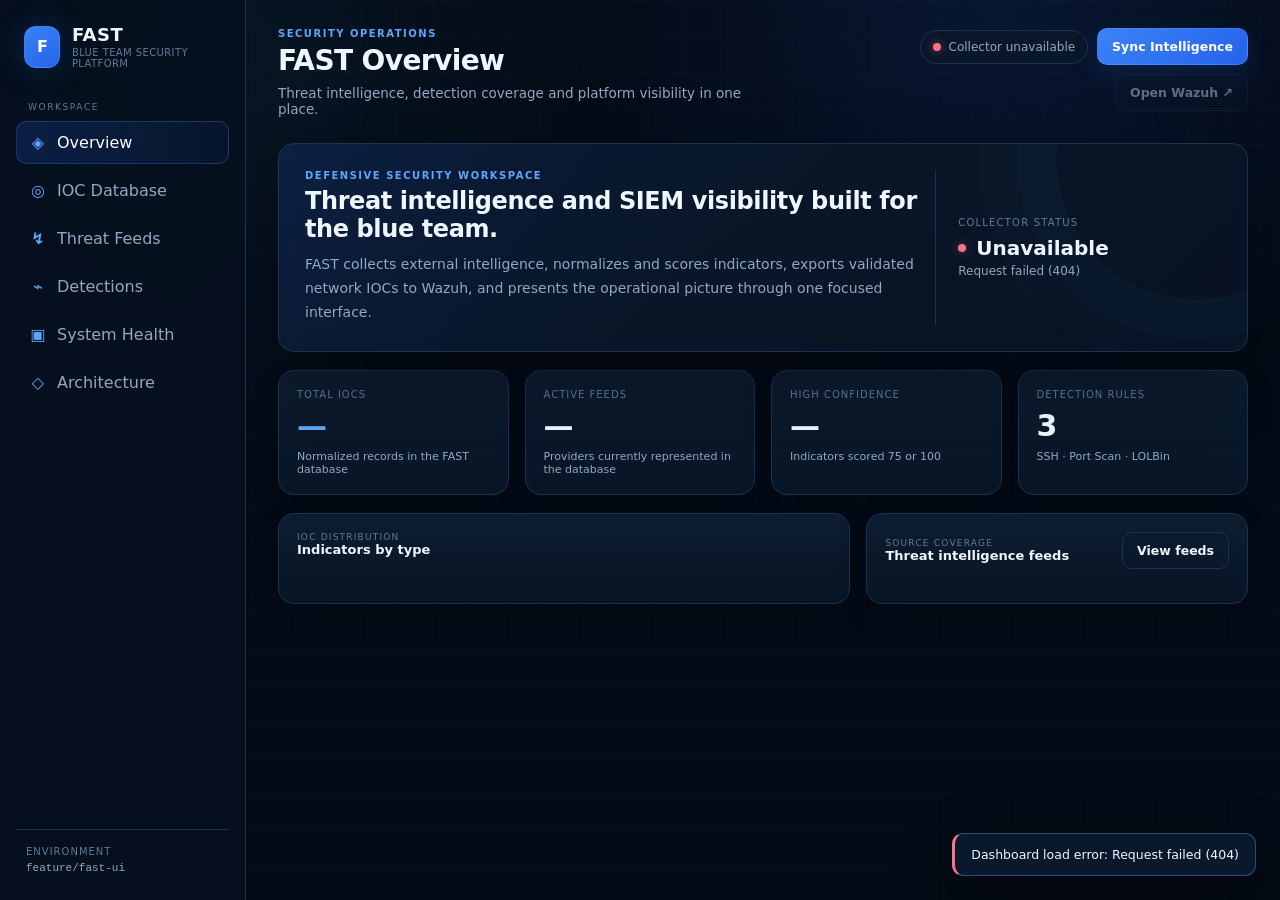
==== templates/index.html @ cae76ae3 "Replace authenticated abuse.ch feeds with public Blocklist.de and OpenPhish" ====
<!DOCTYPE html>
<html lang="en">
<head>
<meta charset="UTF-8">
<meta name="viewport" content="width=device-width, initial-scale=1.0">
<meta name="color-scheme" content="dark">
<title>FAST Security Platform</title>
<style>
  :root{
    --bg:#040b16;
    --bg-2:#071121;
    --sidebar:#06101e;
    --panel:#0a1728;
    --panel-2:#0d1d31;
    --panel-3:#10243b;
    --border:#183452;
    --border-strong:#24517d;
    --text:#eef6ff;
    --muted:#91a8c2;
    --faint:#607b99;
    --blue:#3b82f6;
    --blue-2:#2563eb;
    --blue-3:#60a5fa;
    --cyan:#38bdf8;
    --blue-soft:rgba(59,130,246,.13);
    --cyan-soft:rgba(56,189,248,.09);
    --green:#52d790;
    --amber:#f3bd69;
    --red:#fb7185;
    --shadow:0 24px 70px rgba(0,0,0,.32);
    --radius:16px;
  }
  *{box-sizing:border-box}
  html{scroll-behavior:smooth}
  body{
    margin:0;
    min-height:100vh;
    color:var(--text);
    font-family:Inter,ui-sans-serif,system-ui,-apple-system,BlinkMacSystemFont,"Segoe UI",sans-serif;
    background:
      linear-gradient(rgba(37,99,235,.025) 1px, transparent 1px),
      linear-gradient(90deg, rgba(37,99,235,.025) 1px, transparent 1px),
      radial-gradient(circle at 78% 0%, rgba(37,99,235,.13), transparent 32%),
      radial-gradient(circle at 18% 10%, rgba(56,189,248,.06), transparent 28%),
      var(--bg);
    background-size:36px 36px,36px 36px,auto,auto,auto;
  }
  button,input,select{font:inherit}
  button{color:inherit}
  a{color:inherit;text-decoration:none}
  .mono{font-family:"SFMono-Regular",Consolas,"Liberation Mono",monospace}

  .app{display:grid;grid-template-columns:246px minmax(0,1fr);min-height:100vh}
  .sidebar{
    position:sticky;top:0;height:100vh;padding:22px 16px;border-right:1px solid var(--border);
    background:rgba(6,16,30,.94);backdrop-filter:blur(18px);display:flex;flex-direction:column;z-index:20;
  }
  .brand{display:flex;align-items:center;gap:12px;padding:2px 8px 24px}
  .brand-mark{
    width:42px;height:42px;border-radius:12px;display:grid;place-items:center;
    background:linear-gradient(145deg,var(--blue),var(--blue-2));color:white;font-weight:900;letter-spacing:-1px;
    border:1px solid rgba(96,165,250,.35);box-shadow:0 0 30px rgba(37,99,235,.26);
  }
  .brand-title{font-size:18px;font-weight:850;letter-spacing:.5px}
  .brand-sub{font-size:10px;color:var(--faint);margin-top:2px;letter-spacing:.4px;text-transform:uppercase}
  .nav-label{font-size:9px;text-transform:uppercase;letter-spacing:1.6px;color:var(--faint);padding:9px 12px}
  .nav{display:flex;flex-direction:column;gap:5px}
  .nav-btn{
    width:100%;border:1px solid transparent;background:transparent;border-radius:10px;padding:11px 12px;
    text-align:left;display:flex;align-items:center;gap:10px;color:var(--muted);cursor:pointer;transition:.16s ease;
  }
  .nav-btn:hover{color:var(--text);background:rgba(59,130,246,.06);border-color:rgba(36,81,125,.6)}
  .nav-btn.active{color:white;background:linear-gradient(90deg,rgba(37,99,235,.2),rgba(37,99,235,.07));border-color:rgba(59,130,246,.3)}
  .nav-icon{width:18px;text-align:center;color:var(--blue-3);font-weight:800}
  .sidebar-footer{margin-top:auto;padding:16px 10px 4px;border-top:1px solid var(--border)}
  .build-label{font-size:10px;color:var(--faint);text-transform:uppercase;letter-spacing:1px}
  .build-value{font-size:11px;color:var(--muted);margin-top:5px}

  .main{min-width:0;padding:28px 32px 64px}
  .topbar{display:flex;align-items:flex-start;justify-content:space-between;gap:20px;margin-bottom:26px}
  .eyebrow{font-size:10px;text-transform:uppercase;letter-spacing:1.5px;color:var(--blue-3);font-weight:800;margin-bottom:6px}
  h1{font-size:28px;line-height:1.15;margin:0;font-weight:850;letter-spacing:-.6px}
  .subtitle{margin:8px 0 0;color:var(--muted);font-size:13.5px}
  .top-actions{display:flex;align-items:center;gap:9px;flex-wrap:wrap;justify-content:flex-end}
  .health-pill{display:flex;align-items:center;gap:8px;padding:9px 12px;border:1px solid var(--border);border-radius:999px;background:var(--panel);font-size:12px;color:var(--muted)}
  .status-dot{width:8px;height:8px;border-radius:50%;background:var(--faint)}
  .status-dot.good{background:var(--green);box-shadow:0 0 10px rgba(82,215,144,.55)}
  .status-dot.bad{background:var(--red);box-shadow:0 0 10px rgba(251,113,133,.45)}

  .btn{
    border:1px solid var(--border);background:var(--panel);border-radius:10px;padding:10px 14px;
    cursor:pointer;font-size:12.5px;font-weight:750;transition:.16s ease;display:inline-flex;align-items:center;justify-content:center;gap:8px;
  }
  .btn:hover:not(:disabled){border-color:var(--border-strong);background:var(--panel-2);transform:translateY(-1px)}
  .btn:disabled{opacity:.4;cursor:not-allowed}
  .btn-primary{background:linear-gradient(135deg,var(--blue),var(--blue-2));border-color:rgba(96,165,250,.35);color:white;box-shadow:0 8px 24px rgba(37,99,235,.18)}
  .btn-primary:hover:not(:disabled){background:linear-gradient(135deg,#4f8ff7,#2f6ef0)}
  .btn-ghost{background:transparent}
  .spinner{width:13px;height:13px;border:2px solid rgba(255,255,255,.28);border-top-color:white;border-radius:50%;animation:spin .65s linear infinite;display:none}
  .loading .spinner{display:inline-block}
  @keyframes spin{to{transform:rotate(360deg)}}

  .view{display:none}
  .view.active{display:block;animation:fade .18s ease}
  @keyframes fade{from{opacity:.68;transform:translateY(3px)}to{opacity:1;transform:none}}

  .hero{
    display:grid;grid-template-columns:minmax(0,1.5fr) minmax(260px,.7fr);gap:18px;padding:26px;
    border:1px solid var(--border);border-radius:var(--radius);
    background:linear-gradient(135deg,rgba(37,99,235,.17),rgba(10,23,40,.96) 48%,rgba(7,17,33,.96));
    box-shadow:var(--shadow);margin-bottom:18px;position:relative;overflow:hidden;
  }
  .hero:after{content:"";position:absolute;width:280px;height:280px;border:1px solid rgba(96,165,250,.08);border-radius:50%;right:-90px;top:-125px;box-shadow:0 0 0 38px rgba(59,130,246,.025),0 0 0 76px rgba(59,130,246,.018)}
  .hero h2{font-size:24px;margin:0 0 10px;letter-spacing:-.4px;position:relative;z-index:1}
  .hero p{margin:0;color:var(--muted);font-size:14px;line-height:1.7;max-width:720px;position:relative;z-index:1}
  .hero-side{border-left:1px solid var(--border);padding-left:22px;display:flex;flex-direction:column;justify-content:center;position:relative;z-index:1}
  .hero-side-label{font-size:10px;text-transform:uppercase;color:var(--faint);letter-spacing:1.2px}
  .hero-state{display:flex;align-items:center;gap:10px;font-size:20px;font-weight:850;margin:8px 0 4px}
  .hero-note{font-size:12px;color:var(--muted)}

  .grid{display:grid;gap:16px}
  .metrics{grid-template-columns:repeat(4,minmax(0,1fr));margin-bottom:18px}
  .two-col{grid-template-columns:minmax(0,1.2fr) minmax(300px,.8fr)}
  .card{background:linear-gradient(180deg,rgba(13,29,49,.96),rgba(8,21,37,.96));border:1px solid var(--border);border-radius:var(--radius);padding:18px;box-shadow:0 10px 30px rgba(0,0,0,.14)}
  .card-head{display:flex;align-items:center;justify-content:space-between;gap:10px;margin-bottom:16px}
  .card-title{font-size:13px;font-weight:800}
  .card-kicker{font-size:9px;text-transform:uppercase;letter-spacing:1.2px;color:var(--faint)}
  .metric-label{font-size:10px;text-transform:uppercase;letter-spacing:1px;color:var(--faint);margin-bottom:8px}
  .metric-value{font-size:30px;font-weight:850;letter-spacing:-.7px}
  .metric-foot{font-size:11px;color:var(--muted);margin-top:7px}
  .metric-accent{color:var(--blue-3)}

  .bars{display:flex;flex-direction:column;gap:12px}
  .bar-row{display:grid;grid-template-columns:72px minmax(0,1fr) 64px;align-items:center;gap:10px;font-size:12px}
  .bar-label{color:var(--muted);text-transform:uppercase;font-size:10px;font-weight:700;letter-spacing:.6px}
  .bar-track{height:7px;border-radius:999px;background:#06101d;border:1px solid var(--border);overflow:hidden}
  .bar-fill{height:100%;border-radius:999px;background:linear-gradient(90deg,var(--blue-2),var(--cyan))}
  .bar-count{text-align:right;color:var(--muted)}
  .feed-summary{display:flex;flex-direction:column;gap:10px}
  .feed-row{display:flex;align-items:center;justify-content:space-between;padding:10px 0;border-bottom:1px solid rgba(24,52,82,.7)}
  .feed-row:last-child{border-bottom:0}
  .feed-name{display:flex;align-items:center;gap:9px;font-size:13px;font-weight:700}
  .feed-count{font-size:12px;color:var(--muted)}

  .section-head{display:flex;align-items:flex-end;justify-content:space-between;gap:16px;margin-bottom:18px}
  .section-head h2{font-size:22px;margin:0;letter-spacing:-.4px}
  .section-head p{font-size:13px;color:var(--muted);margin:6px 0 0;max-width:760px}
  .section-actions{display:flex;gap:9px;flex-wrap:wrap}

  .filters{display:grid;grid-template-columns:minmax(220px,1.4fr) 150px 180px 170px auto;gap:10px;margin-bottom:14px;align-items:center}
  .control{width:100%;background:var(--panel);border:1px solid var(--border);border-radius:10px;padding:10px 12px;color:var(--text);outline:none}
  .control:focus{border-color:rgba(59,130,246,.6);box-shadow:0 0 0 3px rgba(59,130,246,.08)}
  .result-count{font-size:12px;color:var(--faint);text-align:right;white-space:nowrap}

  .table-card{padding:0;overflow:hidden}
  .table-scroll{overflow:auto}
  table{width:100%;border-collapse:collapse;min-width:860px}
  th{font-size:9.5px;text-transform:uppercase;letter-spacing:.95px;text-align:left;color:var(--faint);padding:13px 16px;background:#0b1b2d;border-bottom:1px solid var(--border)}
  td{font-size:12.5px;padding:12px 16px;border-bottom:1px solid rgba(24,52,82,.62);vertical-align:middle}
  tbody tr:hover{background:rgba(59,130,246,.035)}
  tbody tr:last-child td{border-bottom:0}
  .ioc-value{display:block;max-width:390px;overflow:hidden;text-overflow:ellipsis;white-space:nowrap}
  .tag{display:inline-flex;align-items:center;border-radius:999px;padding:4px 8px;font-size:10px;font-weight:800;text-transform:uppercase;letter-spacing:.45px;border:1px solid var(--border)}
  .tag.ip{color:#93c5fd;background:rgba(59,130,246,.09);border-color:rgba(59,130,246,.22)}
  .tag.url{color:#7dd3fc;background:rgba(56,189,248,.08);border-color:rgba(56,189,248,.2)}
  .tag.hash{color:#c4b5fd;background:rgba(139,92,246,.08);border-color:rgba(139,92,246,.2)}
  .tag.domain{color:#b6c6d8;background:rgba(145,168,194,.07)}
  .confidence{display:flex;align-items:center;gap:8px}
  .conf-segs{display:flex;gap:3px}
  .seg{width:9px;height:10px;background:#06101d;border:1px solid var(--border);border-radius:2px}
  .seg.on{background:var(--blue);border-color:var(--blue)}
  .empty{padding:52px 20px;text-align:center;color:var(--muted);display:none}
  .pagination{display:flex;align-items:center;justify-content:center;gap:9px;padding:15px;border-top:1px solid var(--border)}
  .page-btn{border:1px solid var(--border);background:var(--panel-2);border-radius:8px;padding:7px 11px;color:var(--muted);cursor:pointer}
  .page-btn:disabled{opacity:.35;cursor:not-allowed}
  .page-info{font-size:11px;color:var(--faint);padding:0 6px}

  .feed-grid{grid-template-columns:repeat(2,minmax(0,1fr))}
  .feed-card{position:relative;overflow:hidden}
  .feed-card:before{content:"";position:absolute;inset:0 auto 0 0;width:3px;background:linear-gradient(var(--blue),var(--cyan))}
  .feed-card-top{display:flex;align-items:center;justify-content:space-between;margin-bottom:18px}
  .feed-card h3{margin:0;font-size:17px}
  .feed-card p{color:var(--muted);font-size:12.5px;line-height:1.6;margin:0}
  .feed-meta{display:flex;justify-content:space-between;gap:12px;margin-top:18px;padding-top:14px;border-top:1px solid var(--border)}
  .feed-meta strong{display:block;font-size:20px}
  .feed-meta span{font-size:9px;text-transform:uppercase;letter-spacing:.9px;color:var(--faint)}
  .state-chip{font-size:9px;font-weight:800;text-transform:uppercase;letter-spacing:.55px;padding:5px 8px;border-radius:999px;border:1px solid var(--border)}
  .state-chip.live{color:#8cebb5;border-color:rgba(82,215,144,.28);background:rgba(82,215,144,.07)}
  .state-chip.idle{color:var(--muted)}

  .detection-grid{grid-template-columns:repeat(3,minmax(0,1fr))}
  .detection-card{display:flex;flex-direction:column;min-height:235px;position:relative;overflow:hidden}
  .detection-card:after{content:"";position:absolute;right:-38px;top:-38px;width:100px;height:100px;border:1px solid rgba(59,130,246,.08);border-radius:50%}
  .detection-rule{font-size:11px;color:var(--blue-3);letter-spacing:.7px;margin-bottom:12px}
  .detection-card h3{font-size:17px;margin:0 0 10px;position:relative;z-index:1}
  .detection-card p{font-size:12.5px;line-height:1.65;color:var(--muted);margin:0;position:relative;z-index:1}
  .detection-bottom{margin-top:auto;padding-top:18px;display:flex;align-items:center;justify-content:space-between;border-top:1px solid var(--border);position:relative;z-index:1}
  .severity{font-size:11px;color:var(--muted)}
  .mitre{display:flex;gap:5px;flex-wrap:wrap;justify-content:flex-end}
  .mitre span{font-size:9px;padding:4px 7px;border:1px solid rgba(59,130,246,.24);border-radius:999px;color:#9fc5ff;background:rgba(59,130,246,.06)}

  .system-grid{grid-template-columns:repeat(2,minmax(0,1fr))}
  .system-item{display:flex;align-items:center;justify-content:space-between;gap:16px;padding:14px 0;border-bottom:1px solid var(--border)}
  .system-item:last-child{border-bottom:0}
  .system-name{font-size:12.5px;font-weight:750}
  .system-desc{font-size:10.5px;color:var(--faint);margin-top:4px}
  .system-value{font-size:11px;color:var(--muted);text-align:right}
  .notice{margin-top:16px;padding:14px 16px;border-radius:12px;border:1px solid rgba(59,130,246,.2);background:rgba(37,99,235,.07);color:var(--muted);font-size:12px;line-height:1.6}

  .architecture{display:grid;grid-template-columns:1fr auto 1fr auto 1fr auto 1fr auto 1fr;gap:12px;align-items:stretch}
  .arch-node{padding:16px;border:1px solid var(--border);border-radius:12px;background:#081525;min-height:150px}
  .arch-step{font-size:9px;color:var(--blue-3);text-transform:uppercase;letter-spacing:1px;margin-bottom:12px}
  .arch-title{font-size:13px;font-weight:800;margin-bottom:8px}
  .arch-desc{font-size:11px;color:var(--muted);line-height:1.55}
  .arch-arrow{display:grid;place-items:center;color:var(--blue);font-size:20px;font-weight:900}

  .toast{position:fixed;right:24px;bottom:24px;z-index:50;max-width:390px;padding:13px 16px;border-radius:11px;border:1px solid var(--border-strong);border-left:3px solid var(--blue);background:#09182a;box-shadow:0 20px 55px rgba(0,0,0,.45);font-size:12.5px;display:none}
  .toast.show{display:block}
  .toast.error{border-left-color:var(--red)}

  @media(max-width:1150px){.metrics{grid-template-columns:repeat(2,1fr)}.detection-grid{grid-template-columns:1fr}.architecture{grid-template-columns:1fr}.arch-arrow{transform:rotate(90deg)}}
  @media(max-width:900px){.app{grid-template-columns:1fr}.sidebar{position:relative;height:auto;border-right:0;border-bottom:1px solid var(--border)}.nav{display:grid;grid-template-columns:repeat(3,1fr)}.sidebar-footer{display:none}.main{padding:24px 18px 50px}.topbar{flex-direction:column}.top-actions{justify-content:flex-start}.hero,.two-col,.system-grid,.feed-grid{grid-template-columns:1fr}.hero-side{border-left:0;border-top:1px solid var(--border);padding:18px 0 0}.filters{grid-template-columns:1fr 1fr}.result-count{text-align:left}}
  @media(max-width:580px){.nav{grid-template-columns:repeat(2,1fr)}.metrics,.filters{grid-template-columns:1fr}.top-actions{width:100%}.top-actions .btn{flex:1}.health-pill{width:100%;justify-content:center}.main{padding-left:14px;padding-right:14px}}
</style>
</head>
<body>
<div class="app">
  <aside class="sidebar">
    <div class="brand">
      <div class="brand-mark">F</div>
      <div><div class="brand-title">FAST</div><div class="brand-sub">Blue Team Security Platform</div></div>
    </div>
    <div class="nav-label">Workspace</div>
    <nav class="nav">
      <button class="nav-btn active" data-view="overview"><span class="nav-icon">◈</span>Overview</button>
      <button class="nav-btn" data-view="iocs"><span class="nav-icon">◎</span>IOC Database</button>
      <button class="nav-btn" data-view="feeds"><span class="nav-icon">↯</span>Threat Feeds</button>
      <button class="nav-btn" data-view="detections"><span class="nav-icon">⌁</span>Detections</button>
      <button class="nav-btn" data-view="system"><span class="nav-icon">▣</span>System Health</button>
      <button class="nav-btn" data-view="architecture"><span class="nav-icon">◇</span>Architecture</button>
    </nav>
    <div class="sidebar-footer">
      <div class="build-label">Environment</div>
      <div class="build-value mono">feature/fast-ui</div>
    </div>
  </aside>

  <main class="main">
    <header class="topbar">
      <div>
        <div class="eyebrow" id="pageEyebrow">Security operations</div>
        <h1 id="pageTitle">FAST Overview</h1>
        <p class="subtitle" id="pageSubtitle">Threat intelligence, detection coverage and platform visibility in one place.</p>
      </div>
      <div class="top-actions">
        <div class="health-pill"><span class="status-dot" id="topHealthDot"></span><span id="topHealthText">Checking collector</span></div>
        <button class="btn btn-primary" id="syncIntelligenceBtn"><span class="spinner"></span><span id="syncLabel">Sync Intelligence</span></button>
        <button class="btn" id="openWazuhBtn" disabled>Open Wazuh ↗</button>
      </div>
    </header>

    <section class="view active" id="view-overview">
      <div class="hero">
        <div>
          <div class="eyebrow">Defensive security workspace</div>
          <h2>Threat intelligence and SIEM visibility built for the blue team.</h2>
          <p>FAST collects external intelligence, normalizes and scores indicators, exports validated network IOCs to Wazuh, and presents the operational picture through one focused interface.</p>
        </div>
        <div class="hero-side">
          <div class="hero-side-label">Collector status</div>
          <div class="hero-state"><span class="status-dot" id="heroHealthDot"></span><span id="heroHealthText">Checking</span></div>
          <div class="hero-note" id="heroHealthNote">Waiting for the FAST health endpoint.</div>
        </div>
      </div>

      <div class="grid metrics">
        <div class="card"><div class="metric-label">Total IOCs</div><div class="metric-value metric-accent" id="metricTotal">—</div><div class="metric-foot">Normalized records in the FAST database</div></div>
        <div class="card"><div class="metric-label">Active Feeds</div><div class="metric-value" id="metricFeeds">—</div><div class="metric-foot">Providers currently represented in the database</div></div>
        <div class="card"><div class="metric-label">High Confidence</div><div class="metric-value" id="metricHigh">—</div><div class="metric-foot">Indicators scored 75 or 100</div></div>
        <div class="card"><div class="metric-label">Detection Rules</div><div class="metric-value">3</div><div class="metric-foot">SSH · Port Scan · LOLBin</div></div>
      </div>

      <div class="grid two-col">
        <div class="card">
          <div class="card-head"><div><div class="card-kicker">IOC distribution</div><div class="card-title">Indicators by type</div></div></div>
          <div class="bars" id="overviewTypeBars"></div>
        </div>
        <div class="card">
          <div class="card-head"><div><div class="card-kicker">Source coverage</div><div class="card-title">Threat intelligence feeds</div></div><button class="btn btn-ghost" data-goto="feeds">View feeds</button></div>
          <div class="feed-summary" id="overviewFeeds"></div>
        </div>
      </div>
    </section>

    <section class="view" id="view-iocs">
      <div class="section-head">
        <div><h2>IOC Intelligence</h2><p>Search, filter and export the normalized threat intelligence database.</p></div>
        <div class="section-actions"><button class="btn" id="exportCsvBtn">Export CSV</button><button class="btn" id="exportJsonBtn">Export JSON</button></div>
      </div>
      <div class="filters">
        <input class="control" id="searchInput" type="search" placeholder="Search IOC value..." autocomplete="off">
        <select class="control" id="typeFilter"><option value="">All types</option><option value="ip">IP</option><option value="url">URL</option><option value="hash">Hash</option><option value="domain">Domain</option></select>
        <select class="control" id="feedFilter"><option value="">All feeds</option><option value="feodo">Feodo</option><option value="blocklist_de">Blocklist.de</option><option value="openphish">OpenPhish</option><option value="urlhaus">Legacy URLhaus</option><option value="malwarebazaar">Legacy MalwareBazaar</option><option value="spamhaus">Spamhaus</option></select>
        <select class="control" id="scoreFilter"><option value="0">Any confidence</option><option value="50">50+</option><option value="75">75+</option><option value="100">100 only</option></select>
        <div class="result-count" id="resultCount">—</div>
      </div>
      <div class="card table-card">
        <div class="table-scroll">
          <table>
            <thead><tr><th>IOC Value</th><th>Type</th><th>Feed(s)</th><th>Confidence</th><th>Last Seen</th></tr></thead>
            <tbody id="tableBody"></tbody>
          </table>
        </div>
        <div class="empty" id="emptyState">No matching IOCs were found.</div>
        <div class="pagination" id="pagination"></div>
      </div>
    </section>

    <section class="view" id="view-feeds">
      <div class="section-head"><div><h2>Threat Feeds</h2><p>Provider coverage and the number of normalized records attributed to each intelligence source. Use the single global <strong>Sync Intelligence</strong> control in the header whenever you want fresh data.</p></div></div>
      <div class="grid feed-grid" id="feedCards"></div>
      <div class="notice">Feed status represents whether the FAST database currently contains records attributed to that provider. Providers remain independent, so one feed can fail without blocking the others.</div>
    </section>

    <section class="view" id="view-detections">
      <div class="section-head"><div><h2>FAST Detections</h2><p>Current FAST detection catalogue deployed into Wazuh. Live event investigation remains in Wazuh Threat Hunting.</p></div></div>
      <div class="grid detection-grid" id="detectionCards"></div>
      <div class="notice">This screen is intentionally read-only. It describes the detection layer without changing Wazuh rule behavior or exposing privileged administration through the public UI.</div>
    </section>

    <section class="view" id="view-system">
      <div class="section-head"><div><h2>System Health</h2><p>Read-only operational visibility for the FAST web collector and its integration points.</p></div><button class="btn" id="systemRecheckBtn">Recheck Health</button></div>
      <div class="grid system-grid">
        <div class="card">
          <div class="card-kicker">Collector</div><div class="card-title">FAST Web / IOC Database</div>
          <div class="system-item"><div><div class="system-name">Web API</div><div class="system-desc">Flask health endpoint</div></div><div class="system-value" id="sysWeb">Checking...</div></div>
          <div class="system-item"><div><div class="system-name">IOC Database</div><div class="system-desc">Current normalized IOC count</div></div><div class="system-value" id="sysDb">—</div></div>
          <div class="system-item"><div><div class="system-name">Last UI Check</div><div class="system-desc">Most recent browser-side health check</div></div><div class="system-value" id="sysRefresh">Not yet</div></div>
        </div>
        <div class="card">
          <div class="card-kicker">Integrations</div><div class="card-title">Wazuh & deployment boundary</div>
          <div class="system-item"><div><div class="system-name">Wazuh Dashboard</div><div class="system-desc">External SIEM / Threat Hunting interface</div></div><div class="system-value" id="sysWazuh">Not configured</div></div>
          <div class="system-item"><div><div class="system-name">Public UI</div><div class="system-desc">Designed for tunnel / HTTPS presentation</div></div><div class="system-value">Read-only admin boundary</div></div>
          <div class="system-item"><div><div class="system-name">Flask Debug</div><div class="system-desc">Disabled by default in deployed environments</div></div><div class="system-value">Off by default</div></div>
        </div>
      </div>
      <div class="notice">Wazuh Manager, Indexer and Filebeat health remain authoritative in <span class="mono">./bin/fast status</span>. The public UI does not receive Docker-socket access.</div>
    </section>

    <section class="view" id="view-architecture">
      <div class="section-head"><div><h2>FAST Architecture</h2><p>How external threat intelligence becomes normalized data and Wazuh detections.</p></div></div>
      <div class="card">
        <div class="architecture">
          <div class="arch-node"><div class="arch-step">01 · Sources</div><div class="arch-title">Threat Feeds</div><div class="arch-desc">Feodo Tracker, Blocklist.de, OpenPhish and Spamhaus DROP provide raw indicators.</div></div>
          <div class="arch-arrow">→</div>
          <div class="arch-node"><div class="arch-step">02 · Collector</div><div class="arch-title">Normalize & Deduplicate</div><div class="arch-desc">FAST converts provider records into one schema and merges duplicate observations.</div></div>
          <div class="arch-arrow">→</div>
          <div class="arch-node"><div class="arch-step">03 · Intelligence</div><div class="arch-title">Score & Store</div><div class="arch-desc">Confidence is recalculated from source coverage and stored in SQLite.</div></div>
          <div class="arch-arrow">→</div>
          <div class="arch-node"><div class="arch-step">04 · SIEM</div><div class="arch-title">Wazuh CDB & Rules</div><div class="arch-desc">Validated network intelligence is exported to Wazuh alongside FAST detection rules.</div></div>
          <div class="arch-arrow">→</div>
          <div class="arch-node"><div class="arch-step">05 · Detection</div><div class="arch-title">Threat Hunting</div><div class="arch-desc">Wazuh analyzes endpoint activity and surfaces FAST security alerts.</div></div>
        </div>
      </div>
    </section>
  </main>
</div>
<div class="toast" id="toast"></div>

<script>
const state={page:1,per_page:50,type:"",feed:"",search:"",min_score:0,stats:null,health:null,config:null};
let searchTimer=null;
const pageMeta={
  overview:["Security operations","FAST Overview","Threat intelligence, detection coverage and platform visibility in one place."],
  iocs:["Threat intelligence","IOC Intelligence","Search, filter and export normalized indicators."],
  feeds:["Threat intelligence","Threat Feeds","Provider coverage across the FAST intelligence pipeline."],
  detections:["Detection engineering","FAST Detections","Detection catalogue integrated with the Wazuh SIEM."],
  system:["Operations","System Health","Read-only health and integration visibility."],
  architecture:["Platform","FAST Architecture","From external feeds to Wazuh Threat Hunting."]
};
const feedInfo={
  feodo:{title:"Feodo Tracker",desc:"Botnet command-and-control IPv4 intelligence from abuse.ch."},
  blocklist_de:{title:"Blocklist.de",desc:"Public IP blocklist of hosts reported for attacks against servers and services."},
  openphish:{title:"OpenPhish",desc:"Public community feed of verified phishing URLs."},
  spamhaus:{title:"Spamhaus DROP",desc:"High-risk IPv4 network ranges from the Spamhaus DROP dataset."}
};
function byId(id){return document.getElementById(id)}
function number(v){return Number(v||0).toLocaleString()}
function displayFeedNames(value){
  const labels={feodo:"Feodo Tracker",blocklist_de:"Blocklist.de",openphish:"OpenPhish",spamhaus:"Spamhaus DROP",urlhaus:"Legacy URLhaus",malwarebazaar:"Legacy MalwareBazaar"};
  return String(value||"").split(",").map(name=>labels[name.trim()]||name.trim()).filter(Boolean).join(", ");
}
function showToast(message,error=false){const el=byId("toast");el.textContent=message;el.className="toast show"+(error?" error":"");clearTimeout(el._timer);el._timer=setTimeout(()=>el.classList.remove("show"),4600)}
function setDot(el,status){if(!el)return;el.classList.remove("good","bad");if(status===true)el.classList.add("good");if(status===false)el.classList.add("bad")}
function formatDate(value){if(!value)return "—";const d=new Date(value);return Number.isNaN(d.getTime())?String(value):d.toISOString().slice(0,16).replace("T"," ")+" UTC"}
function goTo(view){
  document.querySelectorAll(".view").forEach(el=>el.classList.toggle("active",el.id===`view-${view}`));
  document.querySelectorAll(".nav-btn").forEach(el=>el.classList.toggle("active",el.dataset.view===view));
  const meta=pageMeta[view]||pageMeta.overview;byId("pageEyebrow").textContent=meta[0];byId("pageTitle").textContent=meta[1];byId("pageSubtitle").textContent=meta[2];window.scrollTo({top:0,behavior:"smooth"});
}
document.querySelectorAll(".nav-btn").forEach(btn=>btn.addEventListener("click",()=>goTo(btn.dataset.view)));
document.querySelectorAll("[data-goto]").forEach(btn=>btn.addEventListener("click",()=>goTo(btn.dataset.goto)));
async function fetchJson(url,options){const res=await fetch(url,options);let data={};try{data=await res.json()}catch(_e){}if(!res.ok)throw new Error(data.message||`Request failed (${res.status})`);return data}

async function loadHealth(){
  try{
    const data=await fetchJson("/api/health");state.health=data;const ok=data.status==="ok";setDot(byId("topHealthDot"),ok);setDot(byId("heroHealthDot"),ok);
    byId("topHealthText").textContent=ok?"Collector healthy":"Collector degraded";byId("heroHealthText").textContent=ok?"Ready":"Degraded";byId("heroHealthNote").textContent=ok?`${number(data.ioc_count)} IOCs available through the web API.`:"The collector health endpoint reported an error.";byId("sysWeb").textContent=ok?"Healthy":"Degraded";byId("sysDb").textContent=number(data.ioc_count);
  }catch(err){state.health=null;setDot(byId("topHealthDot"),false);setDot(byId("heroHealthDot"),false);byId("topHealthText").textContent="Collector unavailable";byId("heroHealthText").textContent="Unavailable";byId("heroHealthNote").textContent=err.message;byId("sysWeb").textContent="Unavailable";}
  byId("sysRefresh").textContent=new Date().toLocaleTimeString();
}
async function loadConfig(){
  try{state.config=await fetchJson("/api/ui-config");const url=state.config.wazuh_dashboard_url||"";const btn=byId("openWazuhBtn");btn.disabled=!url;btn.title=url?"Open configured Wazuh Dashboard":"Set FAST_WAZUH_DASHBOARD_URL to enable this button";btn.onclick=url?()=>window.open(url,"_blank","noopener,noreferrer"):null;byId("sysWazuh").textContent=url?"Configured":"Not configured";}catch(_err){byId("sysWazuh").textContent="Configuration unavailable";}
}
function renderTypeBars(byType){
  const el=byId("overviewTypeBars");el.textContent="";const entries=Object.entries(byType||{});const max=Math.max(1,...entries.map(([,v])=>v));
  if(!entries.length){const p=document.createElement("div");p.className="metric-foot";p.textContent="No IOC data yet.";el.appendChild(p);return;}
  ["ip","url","hash","domain"].forEach(type=>{if(!(type in byType))return;const row=document.createElement("div");row.className="bar-row";const label=document.createElement("div");label.className="bar-label";label.textContent=type;const track=document.createElement("div");track.className="bar-track";const fill=document.createElement("div");fill.className="bar-fill";fill.style.width=`${Math.max(2,(byType[type]/max)*100)}%`;track.appendChild(fill);const count=document.createElement("div");count.className="bar-count mono";count.textContent=number(byType[type]);row.append(label,track,count);el.appendChild(row);});
}
function renderOverviewFeeds(byFeed){
  const el=byId("overviewFeeds");el.textContent="";Object.entries(feedInfo).forEach(([key,meta])=>{const count=Number((byFeed||{})[key]||0);const row=document.createElement("div");row.className="feed-row";const left=document.createElement("div");left.className="feed-name";const dot=document.createElement("span");dot.className="status-dot"+(count>0?" good":"");const name=document.createElement("span");name.textContent=meta.title;left.append(dot,name);const right=document.createElement("div");right.className="feed-count mono";right.textContent=number(count);row.append(left,right);el.appendChild(row);});
}
function renderFeedCards(byFeed){
  const el=byId("feedCards");el.textContent="";Object.entries(feedInfo).forEach(([key,meta])=>{const count=Number((byFeed||{})[key]||0);const card=document.createElement("div");card.className="card feed-card";const top=document.createElement("div");top.className="feed-card-top";const title=document.createElement("h3");title.textContent=meta.title;const chip=document.createElement("span");chip.className="state-chip "+(count>0?"live":"idle");chip.textContent=count>0?"Active":"No records";top.append(title,chip);const desc=document.createElement("p");desc.textContent=meta.desc;const metaRow=document.createElement("div");metaRow.className="feed-meta";const box=document.createElement("div");const strong=document.createElement("strong");strong.textContent=number(count);const label=document.createElement("span");label.textContent="Database records";box.append(strong,label);metaRow.appendChild(box);card.append(top,desc,metaRow);el.appendChild(card);});
}
async function loadStats(){
  const data=await fetchJson("/api/stats");state.stats=data;byId("metricTotal").textContent=number(data.total);byId("metricFeeds").textContent=Object.values(data.by_feed||{}).filter(v=>Number(v)>0).length;byId("metricHigh").textContent=number(Number((data.by_score||{})["75"]||0)+Number((data.by_score||{})["100"]||0));renderTypeBars(data.by_type||{});renderOverviewFeeds(data.by_feed||{});renderFeedCards(data.by_feed||{});
}
function confidenceCell(score){
  const wrap=document.createElement("div");wrap.className="confidence";const segs=document.createElement("div");segs.className="conf-segs";const filled=Math.max(0,Math.min(4,Math.round(Number(score||0)/25)));for(let i=0;i<4;i++){const seg=document.createElement("span");seg.className="seg"+(i<filled?" on":"");segs.appendChild(seg)}const n=document.createElement("span");n.className="mono";n.textContent=String(score||0);wrap.append(segs,n);return wrap;
}
function renderPagination(page,totalPages){
  const el=byId("pagination");el.textContent="";if(totalPages<=1)return;const prev=document.createElement("button");prev.className="page-btn";prev.textContent="← Prev";prev.disabled=page<=1;prev.onclick=()=>{state.page--;loadTable()};const info=document.createElement("span");info.className="page-info mono";info.textContent=`Page ${page} / ${totalPages}`;const next=document.createElement("button");next.className="page-btn";next.textContent="Next →";next.disabled=page>=totalPages;next.onclick=()=>{state.page++;loadTable()};el.append(prev,info,next);
}
async function loadTable(){
  const params=new URLSearchParams({page:state.page,per_page:state.per_page,type:state.type,feed:state.feed,search:state.search,min_score:state.min_score});const data=await fetchJson("/api/iocs?"+params.toString());const tbody=byId("tableBody");tbody.textContent="";byId("emptyState").style.display=data.items.length?"none":"block";
  data.items.forEach(ioc=>{const tr=document.createElement("tr");const valueTd=document.createElement("td");const value=document.createElement("span");value.className="ioc-value mono";value.textContent=ioc.ioc_value||"";value.title=ioc.ioc_value||"";valueTd.appendChild(value);const typeTd=document.createElement("td");const type=document.createElement("span");const iocType=String(ioc.ioc_type||"domain").toLowerCase();type.className="tag "+(["ip","url","hash","domain"].includes(iocType)?iocType:"domain");type.textContent=iocType;typeTd.appendChild(type);const feedTd=document.createElement("td");feedTd.className="mono";feedTd.textContent=displayFeedNames(ioc.source_feed);const scoreTd=document.createElement("td");scoreTd.appendChild(confidenceCell(ioc.confidence_score));const dateTd=document.createElement("td");dateTd.className="mono";dateTd.textContent=formatDate(ioc.last_seen);tr.append(valueTd,typeTd,feedTd,scoreTd,dateTd);tbody.appendChild(tr);});
  byId("resultCount").textContent=`${number(data.total)} result${data.total===1?"":"s"}`;renderPagination(data.page,data.total_pages);
}
async function loadDetections(){
  const data=await fetchJson("/api/detections");const el=byId("detectionCards");el.textContent="";data.items.forEach(item=>{const card=document.createElement("div");card.className="card detection-card";const rule=document.createElement("div");rule.className="detection-rule mono";rule.textContent=`RULE ${item.id}`;const title=document.createElement("h3");title.textContent=item.name;const desc=document.createElement("p");desc.textContent=item.description;const bottom=document.createElement("div");bottom.className="detection-bottom";const sev=document.createElement("div");sev.className="severity";sev.textContent=`Level ${item.level} · ${item.status}`;const mitre=document.createElement("div");mitre.className="mitre";(item.mitre||[]).forEach(id=>{const tag=document.createElement("span");tag.textContent=id;mitre.appendChild(tag)});bottom.append(sev,mitre);card.append(rule,title,desc,bottom);el.appendChild(card);});
}
async function refreshDashboard(){await Promise.all([loadHealth(),loadStats(),loadTable(),loadConfig(),loadDetections()])}
async function syncIntelligence(){
  const btn=byId("syncIntelligenceBtn");btn.disabled=true;btn.classList.add("loading");byId("syncLabel").textContent="Syncing...";
  try{const data=await fetchJson("/api/fetch",{method:"POST"});showToast(`Intelligence sync complete: ${number(data.normalized_count)} normalized · ${number(data.total_in_db)} total IOCs`);state.page=1;await Promise.all([loadHealth(),loadStats(),loadTable()]);}
  catch(err){showToast("Intelligence sync failed: "+err.message,true)}finally{btn.disabled=false;btn.classList.remove("loading");byId("syncLabel").textContent="Sync Intelligence";}
}
byId("syncIntelligenceBtn").addEventListener("click",syncIntelligence);
byId("exportCsvBtn").addEventListener("click",()=>{window.location.href="/api/export?format=csv"});
byId("exportJsonBtn").addEventListener("click",()=>{window.location.href="/api/export?format=json"});
byId("systemRecheckBtn").addEventListener("click",async()=>{try{await Promise.all([loadHealth(),loadConfig()]);showToast("System health refreshed") }catch(err){showToast(err.message,true)}});
byId("typeFilter").addEventListener("change",e=>{state.type=e.target.value;state.page=1;loadTable()});
byId("feedFilter").addEventListener("change",e=>{state.feed=e.target.value;state.page=1;loadTable()});
byId("scoreFilter").addEventListener("change",e=>{state.min_score=Number(e.target.value||0);state.page=1;loadTable()});
byId("searchInput").addEventListener("input",e=>{clearTimeout(searchTimer);searchTimer=setTimeout(()=>{state.search=e.target.value.trim();state.page=1;loadTable()},300)});
refreshDashboard().catch(err=>showToast("Dashboard load error: "+err.message,true));
</script>
</body>
</html>
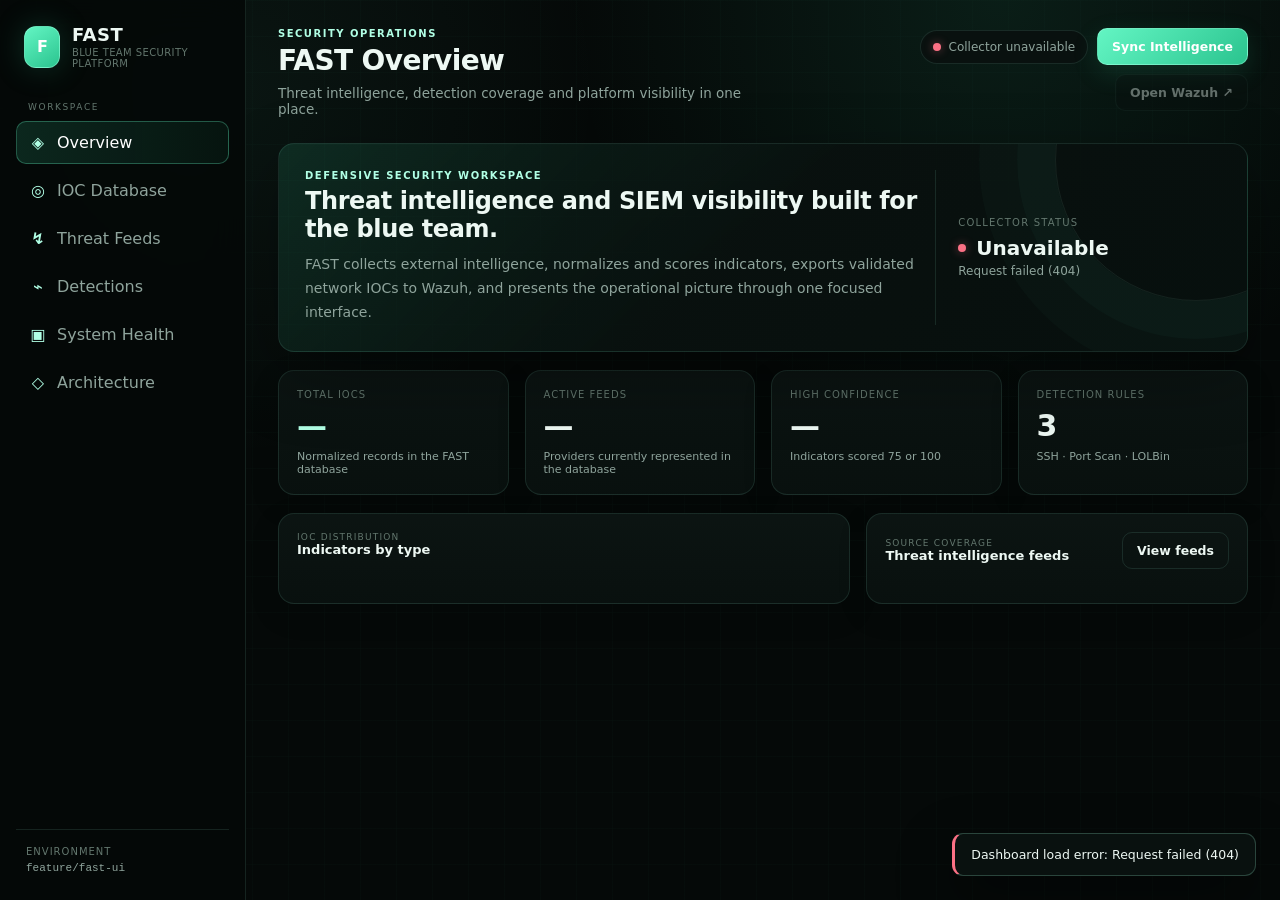
==== commit 7eb1a1de: "Apply landing page palette to FAST UI" ====
--- a/templates/index.html
+++ b/templates/index.html
@@ -7,23 +7,23 @@
 <title>FAST Security Platform</title>
 <style>
   :root{
-    --bg:#040b16;
-    --bg-2:#071121;
-    --sidebar:#06101e;
-    --panel:#0a1728;
-    --panel-2:#0d1d31;
-    --panel-3:#10243b;
-    --border:#183452;
-    --border-strong:#24517d;
-    --text:#eef6ff;
-    --muted:#91a8c2;
-    --faint:#607b99;
-    --blue:#3b82f6;
-    --blue-2:#2563eb;
-    --blue-3:#60a5fa;
-    --cyan:#38bdf8;
-    --blue-soft:rgba(59,130,246,.13);
-    --cyan-soft:rgba(56,189,248,.09);
+    --bg:#050908;
+    --bg-2:#07100e;
+    --sidebar:#050c0a;
+    --panel:#09110f;
+    --panel-2:#0c1513;
+    --panel-3:#102019;
+    --border:rgba(158,255,222,.11);
+    --border-strong:rgba(158,255,222,.22);
+    --text:#edf8f3;
+    --muted:#8fa49c;
+    --faint:#63776e;
+    --blue:#63f5c3;
+    --blue-2:#2bc48f;
+    --blue-3:#b1ffe5;
+    --cyan:#58dfb4;
+    --blue-soft:rgba(99,245,195,.13);
+    --cyan-soft:rgba(88,223,180,.09);
     --green:#52d790;
     --amber:#f3bd69;
     --red:#fb7185;
@@ -38,10 +38,10 @@
     color:var(--text);
     font-family:Inter,ui-sans-serif,system-ui,-apple-system,BlinkMacSystemFont,"Segoe UI",sans-serif;
     background:
-      linear-gradient(rgba(37,99,235,.025) 1px, transparent 1px),
-      linear-gradient(90deg, rgba(37,99,235,.025) 1px, transparent 1px),
-      radial-gradient(circle at 78% 0%, rgba(37,99,235,.13), transparent 32%),
-      radial-gradient(circle at 18% 10%, rgba(56,189,248,.06), transparent 28%),
+      linear-gradient(rgba(43,167,124,.025) 1px, transparent 1px),
+      linear-gradient(90deg, rgba(43,167,124,.025) 1px, transparent 1px),
+      radial-gradient(circle at 78% 0%, rgba(43,167,124,.13), transparent 32%),
+      radial-gradient(circle at 18% 10%, rgba(88,223,180,.06), transparent 28%),
       var(--bg);
     background-size:36px 36px,36px 36px,auto,auto,auto;
   }
@@ -53,13 +53,13 @@
   .app{display:grid;grid-template-columns:246px minmax(0,1fr);min-height:100vh}
   .sidebar{
     position:sticky;top:0;height:100vh;padding:22px 16px;border-right:1px solid var(--border);
-    background:rgba(6,16,30,.94);backdrop-filter:blur(18px);display:flex;flex-direction:column;z-index:20;
+    background:rgba(5,9,8,.94);backdrop-filter:blur(18px);display:flex;flex-direction:column;z-index:20;
   }
   .brand{display:flex;align-items:center;gap:12px;padding:2px 8px 24px}
   .brand-mark{
     width:42px;height:42px;border-radius:12px;display:grid;place-items:center;
     background:linear-gradient(145deg,var(--blue),var(--blue-2));color:white;font-weight:900;letter-spacing:-1px;
-    border:1px solid rgba(96,165,250,.35);box-shadow:0 0 30px rgba(37,99,235,.26);
+    border:1px solid rgba(177,255,229,.35);box-shadow:0 0 30px rgba(43,167,124,.26);
   }
   .brand-title{font-size:18px;font-weight:850;letter-spacing:.5px}
   .brand-sub{font-size:10px;color:var(--faint);margin-top:2px;letter-spacing:.4px;text-transform:uppercase}
@@ -69,8 +69,8 @@
     width:100%;border:1px solid transparent;background:transparent;border-radius:10px;padding:11px 12px;
     text-align:left;display:flex;align-items:center;gap:10px;color:var(--muted);cursor:pointer;transition:.16s ease;
   }
-  .nav-btn:hover{color:var(--text);background:rgba(59,130,246,.06);border-color:rgba(36,81,125,.6)}
-  .nav-btn.active{color:white;background:linear-gradient(90deg,rgba(37,99,235,.2),rgba(37,99,235,.07));border-color:rgba(59,130,246,.3)}
+  .nav-btn:hover{color:var(--text);background:rgba(99,245,195,.06);border-color:rgba(36,81,125,.6)}
+  .nav-btn.active{color:white;background:linear-gradient(90deg,rgba(43,167,124,.2),rgba(43,167,124,.07));border-color:rgba(99,245,195,.3)}
   .nav-icon{width:18px;text-align:center;color:var(--blue-3);font-weight:800}
   .sidebar-footer{margin-top:auto;padding:16px 10px 4px;border-top:1px solid var(--border)}
   .build-label{font-size:10px;color:var(--faint);text-transform:uppercase;letter-spacing:1px}
@@ -84,7 +84,7 @@
   .top-actions{display:flex;align-items:center;gap:9px;flex-wrap:wrap;justify-content:flex-end}
   .health-pill{display:flex;align-items:center;gap:8px;padding:9px 12px;border:1px solid var(--border);border-radius:999px;background:var(--panel);font-size:12px;color:var(--muted)}
   .status-dot{width:8px;height:8px;border-radius:50%;background:var(--faint)}
-  .status-dot.good{background:var(--green);box-shadow:0 0 10px rgba(82,215,144,.55)}
+  .status-dot.good{background:var(--green);box-shadow:0 0 10px rgba(99,245,195,.55)}
   .status-dot.bad{background:var(--red);box-shadow:0 0 10px rgba(251,113,133,.45)}
 
   .btn{
@@ -93,8 +93,8 @@
   }
   .btn:hover:not(:disabled){border-color:var(--border-strong);background:var(--panel-2);transform:translateY(-1px)}
   .btn:disabled{opacity:.4;cursor:not-allowed}
-  .btn-primary{background:linear-gradient(135deg,var(--blue),var(--blue-2));border-color:rgba(96,165,250,.35);color:white;box-shadow:0 8px 24px rgba(37,99,235,.18)}
-  .btn-primary:hover:not(:disabled){background:linear-gradient(135deg,#4f8ff7,#2f6ef0)}
+  .btn-primary{background:linear-gradient(135deg,var(--blue),var(--blue-2));border-color:rgba(177,255,229,.35);color:white;box-shadow:0 8px 24px rgba(43,167,124,.18)}
+  .btn-primary:hover:not(:disabled){background:linear-gradient(135deg,#75f7c9,#24bd87)}
   .btn-ghost{background:transparent}
   .spinner{width:13px;height:13px;border:2px solid rgba(255,255,255,.28);border-top-color:white;border-radius:50%;animation:spin .65s linear infinite;display:none}
   .loading .spinner{display:inline-block}
@@ -107,10 +107,10 @@
   .hero{
     display:grid;grid-template-columns:minmax(0,1.5fr) minmax(260px,.7fr);gap:18px;padding:26px;
     border:1px solid var(--border);border-radius:var(--radius);
-    background:linear-gradient(135deg,rgba(37,99,235,.17),rgba(10,23,40,.96) 48%,rgba(7,17,33,.96));
+    background:linear-gradient(135deg,rgba(43,167,124,.17),rgba(9,17,15,.96) 48%,rgba(7,16,14,.96));
     box-shadow:var(--shadow);margin-bottom:18px;position:relative;overflow:hidden;
   }
-  .hero:after{content:"";position:absolute;width:280px;height:280px;border:1px solid rgba(96,165,250,.08);border-radius:50%;right:-90px;top:-125px;box-shadow:0 0 0 38px rgba(59,130,246,.025),0 0 0 76px rgba(59,130,246,.018)}
+  .hero:after{content:"";position:absolute;width:280px;height:280px;border:1px solid rgba(177,255,229,.08);border-radius:50%;right:-90px;top:-125px;box-shadow:0 0 0 38px rgba(99,245,195,.025),0 0 0 76px rgba(99,245,195,.018)}
   .hero h2{font-size:24px;margin:0 0 10px;letter-spacing:-.4px;position:relative;z-index:1}
   .hero p{margin:0;color:var(--muted);font-size:14px;line-height:1.7;max-width:720px;position:relative;z-index:1}
   .hero-side{border-left:1px solid var(--border);padding-left:22px;display:flex;flex-direction:column;justify-content:center;position:relative;z-index:1}
@@ -121,7 +121,7 @@
   .grid{display:grid;gap:16px}
   .metrics{grid-template-columns:repeat(4,minmax(0,1fr));margin-bottom:18px}
   .two-col{grid-template-columns:minmax(0,1.2fr) minmax(300px,.8fr)}
-  .card{background:linear-gradient(180deg,rgba(13,29,49,.96),rgba(8,21,37,.96));border:1px solid var(--border);border-radius:var(--radius);padding:18px;box-shadow:0 10px 30px rgba(0,0,0,.14)}
+  .card{background:linear-gradient(180deg,rgba(12,21,19,.96),rgba(9,17,15,.96));border:1px solid var(--border);border-radius:var(--radius);padding:18px;box-shadow:0 10px 30px rgba(0,0,0,.14)}
   .card-head{display:flex;align-items:center;justify-content:space-between;gap:10px;margin-bottom:16px}
   .card-title{font-size:13px;font-weight:800}
   .card-kicker{font-size:9px;text-transform:uppercase;letter-spacing:1.2px;color:var(--faint)}
@@ -133,11 +133,11 @@
   .bars{display:flex;flex-direction:column;gap:12px}
   .bar-row{display:grid;grid-template-columns:72px minmax(0,1fr) 64px;align-items:center;gap:10px;font-size:12px}
   .bar-label{color:var(--muted);text-transform:uppercase;font-size:10px;font-weight:700;letter-spacing:.6px}
-  .bar-track{height:7px;border-radius:999px;background:#06101d;border:1px solid var(--border);overflow:hidden}
+  .bar-track{height:7px;border-radius:999px;background:#07100e;border:1px solid var(--border);overflow:hidden}
   .bar-fill{height:100%;border-radius:999px;background:linear-gradient(90deg,var(--blue-2),var(--cyan))}
   .bar-count{text-align:right;color:var(--muted)}
   .feed-summary{display:flex;flex-direction:column;gap:10px}
-  .feed-row{display:flex;align-items:center;justify-content:space-between;padding:10px 0;border-bottom:1px solid rgba(24,52,82,.7)}
+  .feed-row{display:flex;align-items:center;justify-content:space-between;padding:10px 0;border-bottom:1px solid rgba(158,255,222,.7)}
   .feed-row:last-child{border-bottom:0}
   .feed-name{display:flex;align-items:center;gap:9px;font-size:13px;font-weight:700}
   .feed-count{font-size:12px;color:var(--muted)}
@@ -149,25 +149,25 @@
 
   .filters{display:grid;grid-template-columns:minmax(220px,1.4fr) 150px 180px 170px auto;gap:10px;margin-bottom:14px;align-items:center}
   .control{width:100%;background:var(--panel);border:1px solid var(--border);border-radius:10px;padding:10px 12px;color:var(--text);outline:none}
-  .control:focus{border-color:rgba(59,130,246,.6);box-shadow:0 0 0 3px rgba(59,130,246,.08)}
+  .control:focus{border-color:rgba(99,245,195,.6);box-shadow:0 0 0 3px rgba(99,245,195,.08)}
   .result-count{font-size:12px;color:var(--faint);text-align:right;white-space:nowrap}
 
   .table-card{padding:0;overflow:hidden}
   .table-scroll{overflow:auto}
   table{width:100%;border-collapse:collapse;min-width:860px}
-  th{font-size:9.5px;text-transform:uppercase;letter-spacing:.95px;text-align:left;color:var(--faint);padding:13px 16px;background:#0b1b2d;border-bottom:1px solid var(--border)}
-  td{font-size:12.5px;padding:12px 16px;border-bottom:1px solid rgba(24,52,82,.62);vertical-align:middle}
-  tbody tr:hover{background:rgba(59,130,246,.035)}
+  th{font-size:9.5px;text-transform:uppercase;letter-spacing:.95px;text-align:left;color:var(--faint);padding:13px 16px;background:#0c1513;border-bottom:1px solid var(--border)}
+  td{font-size:12.5px;padding:12px 16px;border-bottom:1px solid rgba(158,255,222,.62);vertical-align:middle}
+  tbody tr:hover{background:rgba(99,245,195,.035)}
   tbody tr:last-child td{border-bottom:0}
   .ioc-value{display:block;max-width:390px;overflow:hidden;text-overflow:ellipsis;white-space:nowrap}
   .tag{display:inline-flex;align-items:center;border-radius:999px;padding:4px 8px;font-size:10px;font-weight:800;text-transform:uppercase;letter-spacing:.45px;border:1px solid var(--border)}
-  .tag.ip{color:#93c5fd;background:rgba(59,130,246,.09);border-color:rgba(59,130,246,.22)}
-  .tag.url{color:#7dd3fc;background:rgba(56,189,248,.08);border-color:rgba(56,189,248,.2)}
+  .tag.ip{color:#b1ffe5;background:rgba(99,245,195,.09);border-color:rgba(99,245,195,.22)}
+  .tag.url{color:#7ef0c7;background:rgba(88,223,180,.08);border-color:rgba(88,223,180,.2)}
   .tag.hash{color:#c4b5fd;background:rgba(139,92,246,.08);border-color:rgba(139,92,246,.2)}
-  .tag.domain{color:#b6c6d8;background:rgba(145,168,194,.07)}
+  .tag.domain{color:#9aafa6;background:rgba(158,255,222,.07)}
   .confidence{display:flex;align-items:center;gap:8px}
   .conf-segs{display:flex;gap:3px}
-  .seg{width:9px;height:10px;background:#06101d;border:1px solid var(--border);border-radius:2px}
+  .seg{width:9px;height:10px;background:#07100e;border:1px solid var(--border);border-radius:2px}
   .seg.on{background:var(--blue);border-color:var(--blue)}
   .empty{padding:52px 20px;text-align:center;color:var(--muted);display:none}
   .pagination{display:flex;align-items:center;justify-content:center;gap:9px;padding:15px;border-top:1px solid var(--border)}
@@ -185,19 +185,19 @@
   .feed-meta strong{display:block;font-size:20px}
   .feed-meta span{font-size:9px;text-transform:uppercase;letter-spacing:.9px;color:var(--faint)}
   .state-chip{font-size:9px;font-weight:800;text-transform:uppercase;letter-spacing:.55px;padding:5px 8px;border-radius:999px;border:1px solid var(--border)}
-  .state-chip.live{color:#8cebb5;border-color:rgba(82,215,144,.28);background:rgba(82,215,144,.07)}
+  .state-chip.live{color:#a5f6d2;border-color:rgba(99,245,195,.28);background:rgba(99,245,195,.07)}
   .state-chip.idle{color:var(--muted)}
 
   .detection-grid{grid-template-columns:repeat(3,minmax(0,1fr))}
   .detection-card{display:flex;flex-direction:column;min-height:235px;position:relative;overflow:hidden}
-  .detection-card:after{content:"";position:absolute;right:-38px;top:-38px;width:100px;height:100px;border:1px solid rgba(59,130,246,.08);border-radius:50%}
+  .detection-card:after{content:"";position:absolute;right:-38px;top:-38px;width:100px;height:100px;border:1px solid rgba(99,245,195,.08);border-radius:50%}
   .detection-rule{font-size:11px;color:var(--blue-3);letter-spacing:.7px;margin-bottom:12px}
   .detection-card h3{font-size:17px;margin:0 0 10px;position:relative;z-index:1}
   .detection-card p{font-size:12.5px;line-height:1.65;color:var(--muted);margin:0;position:relative;z-index:1}
   .detection-bottom{margin-top:auto;padding-top:18px;display:flex;align-items:center;justify-content:space-between;border-top:1px solid var(--border);position:relative;z-index:1}
   .severity{font-size:11px;color:var(--muted)}
   .mitre{display:flex;gap:5px;flex-wrap:wrap;justify-content:flex-end}
-  .mitre span{font-size:9px;padding:4px 7px;border:1px solid rgba(59,130,246,.24);border-radius:999px;color:#9fc5ff;background:rgba(59,130,246,.06)}
+  .mitre span{font-size:9px;padding:4px 7px;border:1px solid rgba(99,245,195,.24);border-radius:999px;color:#b1ffe5;background:rgba(99,245,195,.06)}
 
   .system-grid{grid-template-columns:repeat(2,minmax(0,1fr))}
   .system-item{display:flex;align-items:center;justify-content:space-between;gap:16px;padding:14px 0;border-bottom:1px solid var(--border)}
@@ -205,16 +205,16 @@
   .system-name{font-size:12.5px;font-weight:750}
   .system-desc{font-size:10.5px;color:var(--faint);margin-top:4px}
   .system-value{font-size:11px;color:var(--muted);text-align:right}
-  .notice{margin-top:16px;padding:14px 16px;border-radius:12px;border:1px solid rgba(59,130,246,.2);background:rgba(37,99,235,.07);color:var(--muted);font-size:12px;line-height:1.6}
+  .notice{margin-top:16px;padding:14px 16px;border-radius:12px;border:1px solid rgba(99,245,195,.2);background:rgba(43,167,124,.07);color:var(--muted);font-size:12px;line-height:1.6}
 
   .architecture{display:grid;grid-template-columns:1fr auto 1fr auto 1fr auto 1fr auto 1fr;gap:12px;align-items:stretch}
-  .arch-node{padding:16px;border:1px solid var(--border);border-radius:12px;background:#081525;min-height:150px}
+  .arch-node{padding:16px;border:1px solid var(--border);border-radius:12px;background:#09110f;min-height:150px}
   .arch-step{font-size:9px;color:var(--blue-3);text-transform:uppercase;letter-spacing:1px;margin-bottom:12px}
   .arch-title{font-size:13px;font-weight:800;margin-bottom:8px}
   .arch-desc{font-size:11px;color:var(--muted);line-height:1.55}
   .arch-arrow{display:grid;place-items:center;color:var(--blue);font-size:20px;font-weight:900}
 
-  .toast{position:fixed;right:24px;bottom:24px;z-index:50;max-width:390px;padding:13px 16px;border-radius:11px;border:1px solid var(--border-strong);border-left:3px solid var(--blue);background:#09182a;box-shadow:0 20px 55px rgba(0,0,0,.45);font-size:12.5px;display:none}
+  .toast{position:fixed;right:24px;bottom:24px;z-index:50;max-width:390px;padding:13px 16px;border-radius:11px;border:1px solid var(--border-strong);border-left:3px solid var(--blue);background:#09110f;box-shadow:0 20px 55px rgba(0,0,0,.45);font-size:12.5px;display:none}
   .toast.show{display:block}
   .toast.error{border-left-color:var(--red)}
 
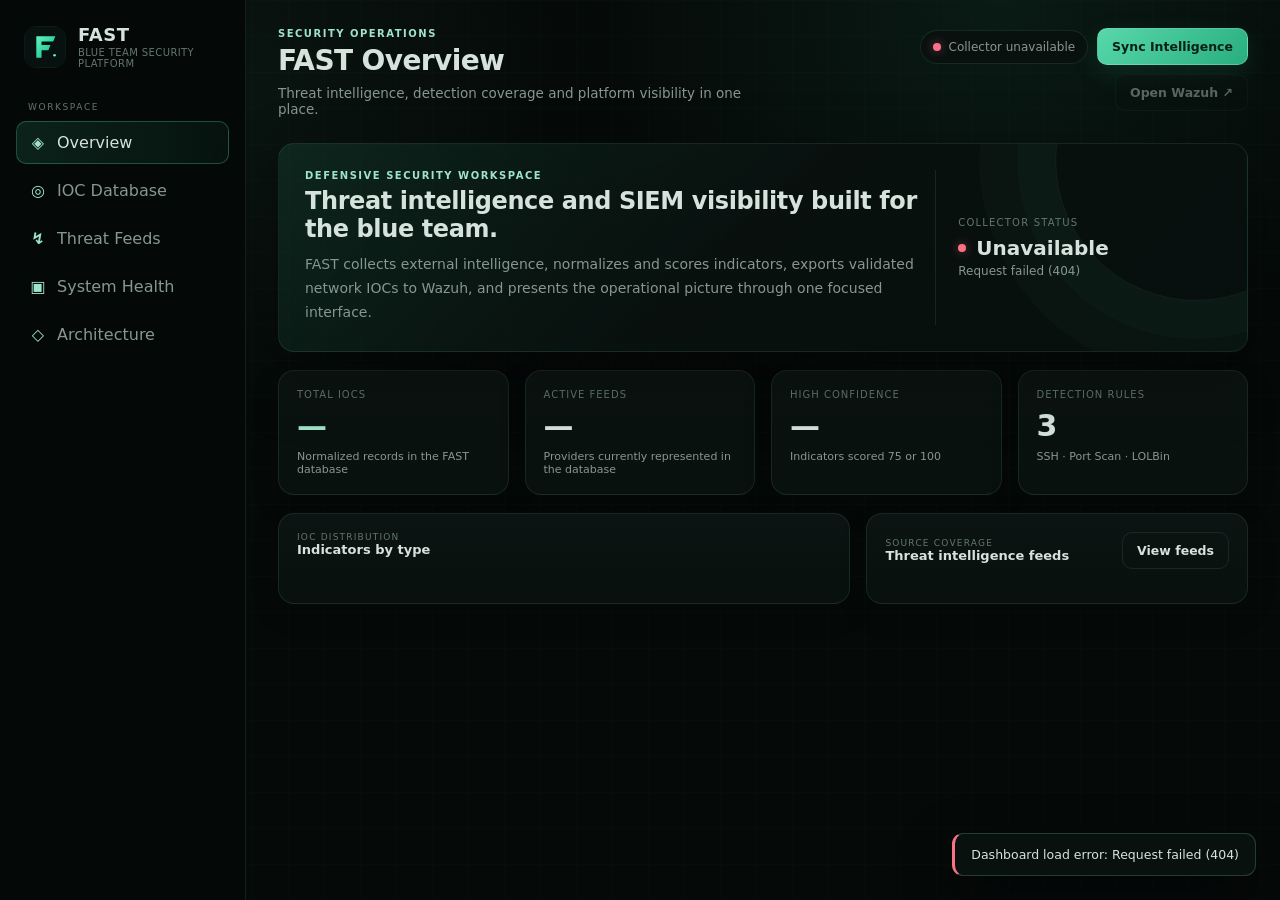
==== commit 08d9ff96: "Update FAST UI: index.html" ====
--- a/templates/index.html
+++ b/templates/index.html
@@ -5,6 +5,7 @@
 <meta name="viewport" content="width=device-width, initial-scale=1.0">
 <meta name="color-scheme" content="dark">
 <title>FAST Security Platform</title>
+<link rel="icon" type="image/svg+xml" href="/static/favicon.svg">
 <style>
   :root{
     --bg:#050908;
@@ -13,18 +14,18 @@
     --panel:#09110f;
     --panel-2:#0c1513;
     --panel-3:#102019;
-    --border:rgba(158,255,222,.11);
-    --border-strong:rgba(158,255,222,.22);
-    --text:#edf8f3;
-    --muted:#8fa49c;
+    --border:rgba(133,216,187,.11);
+    --border-strong:rgba(133,216,187,.22);
+    --text:#d6e2dc;
+    --muted:#87978f;
     --faint:#63776e;
-    --blue:#63f5c3;
-    --blue-2:#2bc48f;
-    --blue-3:#b1ffe5;
-    --cyan:#58dfb4;
-    --blue-soft:rgba(99,245,195,.13);
-    --cyan-soft:rgba(88,223,180,.09);
-    --green:#52d790;
+    --blue:#58d8aa;
+    --blue-2:#29ae7f;
+    --blue-3:#9fe3c9;
+    --cyan:#54cda2;
+    --blue-soft:rgba(88,216,170,.13);
+    --cyan-soft:rgba(84,205,162,.09);
+    --green:#58d8aa;
     --amber:#f3bd69;
     --red:#fb7185;
     --shadow:0 24px 70px rgba(0,0,0,.32);
@@ -38,10 +39,10 @@
     color:var(--text);
     font-family:Inter,ui-sans-serif,system-ui,-apple-system,BlinkMacSystemFont,"Segoe UI",sans-serif;
     background:
-      linear-gradient(rgba(43,167,124,.025) 1px, transparent 1px),
-      linear-gradient(90deg, rgba(43,167,124,.025) 1px, transparent 1px),
-      radial-gradient(circle at 78% 0%, rgba(43,167,124,.13), transparent 32%),
-      radial-gradient(circle at 18% 10%, rgba(88,223,180,.06), transparent 28%),
+      linear-gradient(rgba(41,142,105,.025) 1px, transparent 1px),
+      linear-gradient(90deg, rgba(41,142,105,.025) 1px, transparent 1px),
+      radial-gradient(circle at 78% 0%, rgba(41,142,105,.13), transparent 32%),
+      radial-gradient(circle at 18% 10%, rgba(84,205,162,.06), transparent 28%),
       var(--bg);
     background-size:36px 36px,36px 36px,auto,auto,auto;
   }
@@ -56,11 +57,7 @@
     background:rgba(5,9,8,.94);backdrop-filter:blur(18px);display:flex;flex-direction:column;z-index:20;
   }
   .brand{display:flex;align-items:center;gap:12px;padding:2px 8px 24px}
-  .brand-mark{
-    width:42px;height:42px;border-radius:12px;display:grid;place-items:center;
-    background:linear-gradient(145deg,var(--blue),var(--blue-2));color:white;font-weight:900;letter-spacing:-1px;
-    border:1px solid rgba(177,255,229,.35);box-shadow:0 0 30px rgba(43,167,124,.26);
-  }
+  .brand-mark{width:42px;height:42px;border-radius:12px;object-fit:cover;flex:none;}
   .brand-title{font-size:18px;font-weight:850;letter-spacing:.5px}
   .brand-sub{font-size:10px;color:var(--faint);margin-top:2px;letter-spacing:.4px;text-transform:uppercase}
   .nav-label{font-size:9px;text-transform:uppercase;letter-spacing:1.6px;color:var(--faint);padding:9px 12px}
@@ -69,12 +66,9 @@
     width:100%;border:1px solid transparent;background:transparent;border-radius:10px;padding:11px 12px;
     text-align:left;display:flex;align-items:center;gap:10px;color:var(--muted);cursor:pointer;transition:.16s ease;
   }
-  .nav-btn:hover{color:var(--text);background:rgba(99,245,195,.06);border-color:rgba(36,81,125,.6)}
-  .nav-btn.active{color:white;background:linear-gradient(90deg,rgba(43,167,124,.2),rgba(43,167,124,.07));border-color:rgba(99,245,195,.3)}
+  .nav-btn:hover{color:var(--text);background:rgba(88,216,170,.06);border-color:rgba(133,216,187,.22)}
+  .nav-btn.active{color:var(--text);background:linear-gradient(90deg,rgba(41,142,105,.2),rgba(41,142,105,.07));border-color:rgba(88,216,170,.3)}
   .nav-icon{width:18px;text-align:center;color:var(--blue-3);font-weight:800}
-  .sidebar-footer{margin-top:auto;padding:16px 10px 4px;border-top:1px solid var(--border)}
-  .build-label{font-size:10px;color:var(--faint);text-transform:uppercase;letter-spacing:1px}
-  .build-value{font-size:11px;color:var(--muted);margin-top:5px}
 
   .main{min-width:0;padding:28px 32px 64px}
   .topbar{display:flex;align-items:flex-start;justify-content:space-between;gap:20px;margin-bottom:26px}
@@ -84,7 +78,7 @@
   .top-actions{display:flex;align-items:center;gap:9px;flex-wrap:wrap;justify-content:flex-end}
   .health-pill{display:flex;align-items:center;gap:8px;padding:9px 12px;border:1px solid var(--border);border-radius:999px;background:var(--panel);font-size:12px;color:var(--muted)}
   .status-dot{width:8px;height:8px;border-radius:50%;background:var(--faint)}
-  .status-dot.good{background:var(--green);box-shadow:0 0 10px rgba(99,245,195,.55)}
+  .status-dot.good{background:var(--green);box-shadow:0 0 10px rgba(88,216,170,.55)}
   .status-dot.bad{background:var(--red);box-shadow:0 0 10px rgba(251,113,133,.45)}
 
   .btn{
@@ -93,8 +87,8 @@
   }
   .btn:hover:not(:disabled){border-color:var(--border-strong);background:var(--panel-2);transform:translateY(-1px)}
   .btn:disabled{opacity:.4;cursor:not-allowed}
-  .btn-primary{background:linear-gradient(135deg,var(--blue),var(--blue-2));border-color:rgba(177,255,229,.35);color:white;box-shadow:0 8px 24px rgba(43,167,124,.18)}
-  .btn-primary:hover:not(:disabled){background:linear-gradient(135deg,#75f7c9,#24bd87)}
+  .btn-primary{background:linear-gradient(135deg,var(--blue),var(--blue-2));border-color:rgba(159,227,201,.35);color:#082017;box-shadow:0 8px 24px rgba(41,142,105,.18)}
+  .btn-primary:hover:not(:disabled){background:linear-gradient(135deg,#75f7c9,#23a97c)}
   .btn-ghost{background:transparent}
   .spinner{width:13px;height:13px;border:2px solid rgba(255,255,255,.28);border-top-color:white;border-radius:50%;animation:spin .65s linear infinite;display:none}
   .loading .spinner{display:inline-block}
@@ -107,10 +101,10 @@
   .hero{
     display:grid;grid-template-columns:minmax(0,1.5fr) minmax(260px,.7fr);gap:18px;padding:26px;
     border:1px solid var(--border);border-radius:var(--radius);
-    background:linear-gradient(135deg,rgba(43,167,124,.17),rgba(9,17,15,.96) 48%,rgba(7,16,14,.96));
+    background:linear-gradient(135deg,rgba(41,142,105,.17),rgba(9,17,15,.96) 48%,rgba(7,16,14,.96));
     box-shadow:var(--shadow);margin-bottom:18px;position:relative;overflow:hidden;
   }
-  .hero:after{content:"";position:absolute;width:280px;height:280px;border:1px solid rgba(177,255,229,.08);border-radius:50%;right:-90px;top:-125px;box-shadow:0 0 0 38px rgba(99,245,195,.025),0 0 0 76px rgba(99,245,195,.018)}
+  .hero:after{content:"";position:absolute;width:280px;height:280px;border:1px solid rgba(159,227,201,.08);border-radius:50%;right:-90px;top:-125px;box-shadow:0 0 0 38px rgba(88,216,170,.025),0 0 0 76px rgba(88,216,170,.018)}
   .hero h2{font-size:24px;margin:0 0 10px;letter-spacing:-.4px;position:relative;z-index:1}
   .hero p{margin:0;color:var(--muted);font-size:14px;line-height:1.7;max-width:720px;position:relative;z-index:1}
   .hero-side{border-left:1px solid var(--border);padding-left:22px;display:flex;flex-direction:column;justify-content:center;position:relative;z-index:1}
@@ -137,7 +131,7 @@
   .bar-fill{height:100%;border-radius:999px;background:linear-gradient(90deg,var(--blue-2),var(--cyan))}
   .bar-count{text-align:right;color:var(--muted)}
   .feed-summary{display:flex;flex-direction:column;gap:10px}
-  .feed-row{display:flex;align-items:center;justify-content:space-between;padding:10px 0;border-bottom:1px solid rgba(158,255,222,.7)}
+  .feed-row{display:flex;align-items:center;justify-content:space-between;padding:10px 0;border-bottom:1px solid rgba(133,216,187,.7)}
   .feed-row:last-child{border-bottom:0}
   .feed-name{display:flex;align-items:center;gap:9px;font-size:13px;font-weight:700}
   .feed-count{font-size:12px;color:var(--muted)}
@@ -149,22 +143,22 @@
 
   .filters{display:grid;grid-template-columns:minmax(220px,1.4fr) 150px 180px 170px auto;gap:10px;margin-bottom:14px;align-items:center}
   .control{width:100%;background:var(--panel);border:1px solid var(--border);border-radius:10px;padding:10px 12px;color:var(--text);outline:none}
-  .control:focus{border-color:rgba(99,245,195,.6);box-shadow:0 0 0 3px rgba(99,245,195,.08)}
+  .control:focus{border-color:rgba(88,216,170,.6);box-shadow:0 0 0 3px rgba(88,216,170,.08)}
   .result-count{font-size:12px;color:var(--faint);text-align:right;white-space:nowrap}
 
   .table-card{padding:0;overflow:hidden}
   .table-scroll{overflow:auto}
   table{width:100%;border-collapse:collapse;min-width:860px}
   th{font-size:9.5px;text-transform:uppercase;letter-spacing:.95px;text-align:left;color:var(--faint);padding:13px 16px;background:#0c1513;border-bottom:1px solid var(--border)}
-  td{font-size:12.5px;padding:12px 16px;border-bottom:1px solid rgba(158,255,222,.62);vertical-align:middle}
-  tbody tr:hover{background:rgba(99,245,195,.035)}
+  td{font-size:12.5px;padding:12px 16px;border-bottom:1px solid rgba(133,216,187,.62);vertical-align:middle}
+  tbody tr:hover{background:rgba(88,216,170,.035)}
   tbody tr:last-child td{border-bottom:0}
   .ioc-value{display:block;max-width:390px;overflow:hidden;text-overflow:ellipsis;white-space:nowrap}
   .tag{display:inline-flex;align-items:center;border-radius:999px;padding:4px 8px;font-size:10px;font-weight:800;text-transform:uppercase;letter-spacing:.45px;border:1px solid var(--border)}
-  .tag.ip{color:#b1ffe5;background:rgba(99,245,195,.09);border-color:rgba(99,245,195,.22)}
-  .tag.url{color:#7ef0c7;background:rgba(88,223,180,.08);border-color:rgba(88,223,180,.2)}
-  .tag.hash{color:#c4b5fd;background:rgba(139,92,246,.08);border-color:rgba(139,92,246,.2)}
-  .tag.domain{color:#9aafa6;background:rgba(158,255,222,.07)}
+  .tag.ip{color:#9fe3c9;background:rgba(88,216,170,.09);border-color:rgba(88,216,170,.22)}
+  .tag.url{color:#70d8b1;background:rgba(84,205,162,.08);border-color:rgba(84,205,162,.2)}
+  .tag.hash{color:var(--blue-3);background:rgba(88,216,170,.08);border-color:rgba(88,216,170,.2)}
+  .tag.domain{color:#9aafa6;background:rgba(133,216,187,.07)}
   .confidence{display:flex;align-items:center;gap:8px}
   .conf-segs{display:flex;gap:3px}
   .seg{width:9px;height:10px;background:#07100e;border:1px solid var(--border);border-radius:2px}
@@ -185,19 +179,19 @@
   .feed-meta strong{display:block;font-size:20px}
   .feed-meta span{font-size:9px;text-transform:uppercase;letter-spacing:.9px;color:var(--faint)}
   .state-chip{font-size:9px;font-weight:800;text-transform:uppercase;letter-spacing:.55px;padding:5px 8px;border-radius:999px;border:1px solid var(--border)}
-  .state-chip.live{color:#a5f6d2;border-color:rgba(99,245,195,.28);background:rgba(99,245,195,.07)}
+  .state-chip.live{color:#95d9bd;border-color:rgba(88,216,170,.28);background:rgba(88,216,170,.07)}
   .state-chip.idle{color:var(--muted)}
 
   .detection-grid{grid-template-columns:repeat(3,minmax(0,1fr))}
   .detection-card{display:flex;flex-direction:column;min-height:235px;position:relative;overflow:hidden}
-  .detection-card:after{content:"";position:absolute;right:-38px;top:-38px;width:100px;height:100px;border:1px solid rgba(99,245,195,.08);border-radius:50%}
+  .detection-card:after{content:"";position:absolute;right:-38px;top:-38px;width:100px;height:100px;border:1px solid rgba(88,216,170,.08);border-radius:50%}
   .detection-rule{font-size:11px;color:var(--blue-3);letter-spacing:.7px;margin-bottom:12px}
   .detection-card h3{font-size:17px;margin:0 0 10px;position:relative;z-index:1}
   .detection-card p{font-size:12.5px;line-height:1.65;color:var(--muted);margin:0;position:relative;z-index:1}
   .detection-bottom{margin-top:auto;padding-top:18px;display:flex;align-items:center;justify-content:space-between;border-top:1px solid var(--border);position:relative;z-index:1}
   .severity{font-size:11px;color:var(--muted)}
   .mitre{display:flex;gap:5px;flex-wrap:wrap;justify-content:flex-end}
-  .mitre span{font-size:9px;padding:4px 7px;border:1px solid rgba(99,245,195,.24);border-radius:999px;color:#b1ffe5;background:rgba(99,245,195,.06)}
+  .mitre span{font-size:9px;padding:4px 7px;border:1px solid rgba(88,216,170,.24);border-radius:999px;color:#9fe3c9;background:rgba(88,216,170,.06)}
 
   .system-grid{grid-template-columns:repeat(2,minmax(0,1fr))}
   .system-item{display:flex;align-items:center;justify-content:space-between;gap:16px;padding:14px 0;border-bottom:1px solid var(--border)}
@@ -205,7 +199,7 @@
   .system-name{font-size:12.5px;font-weight:750}
   .system-desc{font-size:10.5px;color:var(--faint);margin-top:4px}
   .system-value{font-size:11px;color:var(--muted);text-align:right}
-  .notice{margin-top:16px;padding:14px 16px;border-radius:12px;border:1px solid rgba(99,245,195,.2);background:rgba(43,167,124,.07);color:var(--muted);font-size:12px;line-height:1.6}
+  .notice{margin-top:16px;padding:14px 16px;border-radius:12px;border:1px solid rgba(88,216,170,.2);background:rgba(41,142,105,.07);color:var(--muted);font-size:12px;line-height:1.6}
 
   .architecture{display:grid;grid-template-columns:1fr auto 1fr auto 1fr auto 1fr auto 1fr;gap:12px;align-items:stretch}
   .arch-node{padding:16px;border:1px solid var(--border);border-radius:12px;background:#09110f;min-height:150px}
@@ -227,7 +221,7 @@
 <div class="app">
   <aside class="sidebar">
     <div class="brand">
-      <div class="brand-mark">F</div>
+      <img class="brand-mark" src="/static/favicon.svg" alt="FAST">
       <div><div class="brand-title">FAST</div><div class="brand-sub">Blue Team Security Platform</div></div>
     </div>
     <div class="nav-label">Workspace</div>
@@ -235,14 +229,9 @@
       <button class="nav-btn active" data-view="overview"><span class="nav-icon">◈</span>Overview</button>
       <button class="nav-btn" data-view="iocs"><span class="nav-icon">◎</span>IOC Database</button>
       <button class="nav-btn" data-view="feeds"><span class="nav-icon">↯</span>Threat Feeds</button>
-      <button class="nav-btn" data-view="detections"><span class="nav-icon">⌁</span>Detections</button>
       <button class="nav-btn" data-view="system"><span class="nav-icon">▣</span>System Health</button>
       <button class="nav-btn" data-view="architecture"><span class="nav-icon">◇</span>Architecture</button>
     </nav>
-    <div class="sidebar-footer">
-      <div class="build-label">Environment</div>
-      <div class="build-value mono">feature/fast-ui</div>
-    </div>
   </aside>
 
   <main class="main">
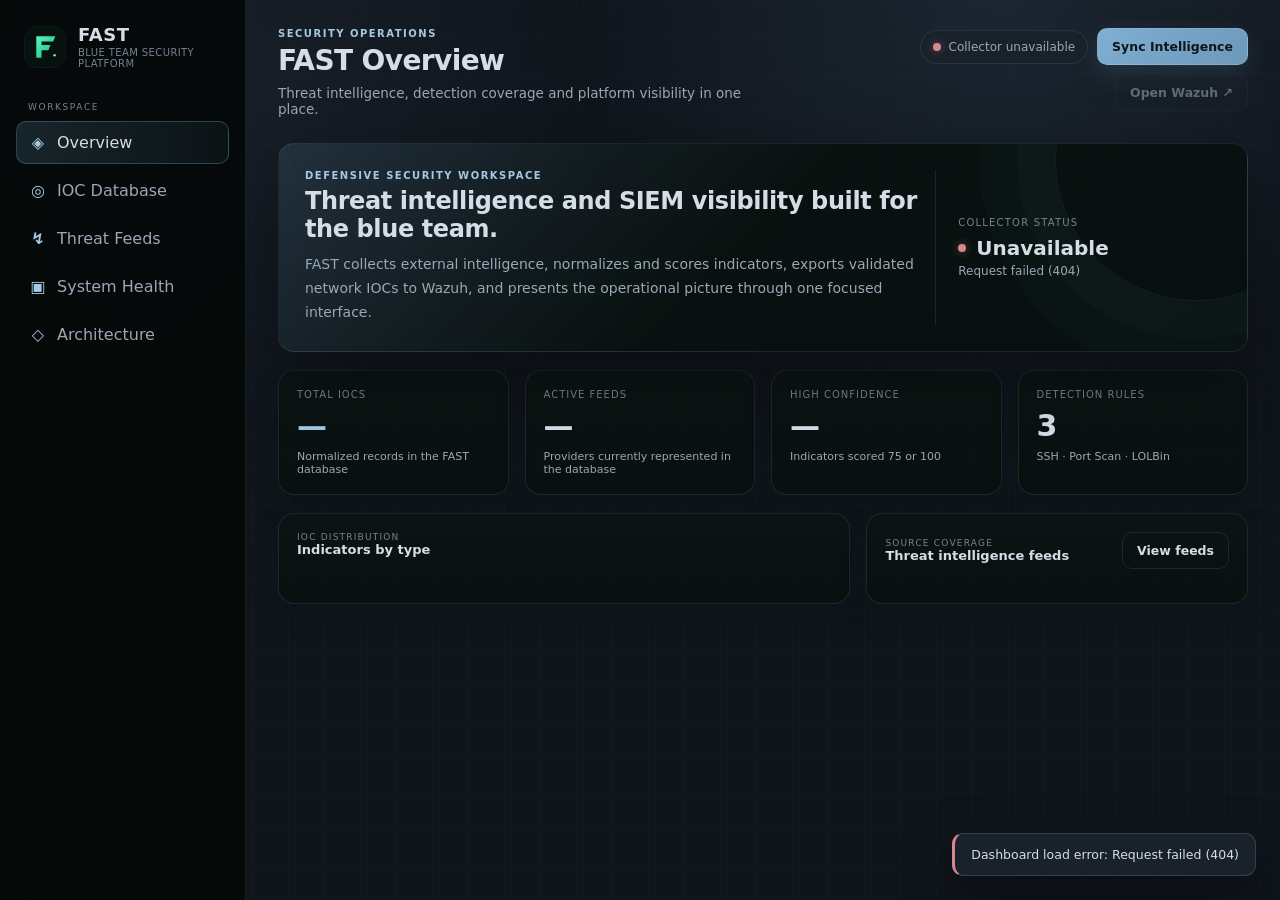
==== commit 5152f743: "Apply slate-blue UI palette: index.html" ====
--- a/templates/index.html
+++ b/templates/index.html
@@ -8,26 +8,26 @@
 <link rel="icon" type="image/svg+xml" href="/static/favicon.svg">
 <style>
   :root{
-    --bg:#050908;
-    --bg-2:#07100e;
-    --sidebar:#050c0a;
-    --panel:#09110f;
-    --panel-2:#0c1513;
-    --panel-3:#102019;
-    --border:rgba(133,216,187,.11);
-    --border-strong:rgba(133,216,187,.22);
-    --text:#d6e2dc;
-    --muted:#87978f;
-    --faint:#63776e;
-    --blue:#58d8aa;
-    --blue-2:#29ae7f;
-    --blue-3:#9fe3c9;
-    --cyan:#54cda2;
-    --blue-soft:rgba(88,216,170,.13);
-    --cyan-soft:rgba(84,205,162,.09);
-    --green:#58d8aa;
-    --amber:#f3bd69;
-    --red:#fb7185;
+    --bg:#10151C;
+    --bg-2:#121923;
+    --sidebar:#0D131B;
+    --panel:#19212B;
+    --panel-2:#1D2732;
+    --panel-3:#232F3C;
+    --border:rgba(140,160,184,.14);
+    --border-strong:rgba(140,160,184,.24);
+    --text:#D5DDE6;
+    --muted:#9AA7B5;
+    --faint:#768392;
+    --blue:#7FAFD2;
+    --blue-2:#6D98BA;
+    --blue-3:#A6C8E2;
+    --cyan:#85B6D5;
+    --blue-soft:rgba(127,175,210,.13);
+    --cyan-soft:rgba(133,182,213,.09);
+    --green:#7FB999;
+    --amber:#D6AF78;
+    --red:#D9868C;
     --shadow:0 24px 70px rgba(0,0,0,.32);
     --radius:16px;
   }
@@ -39,10 +39,10 @@
     color:var(--text);
     font-family:Inter,ui-sans-serif,system-ui,-apple-system,BlinkMacSystemFont,"Segoe UI",sans-serif;
     background:
-      linear-gradient(rgba(41,142,105,.025) 1px, transparent 1px),
-      linear-gradient(90deg, rgba(41,142,105,.025) 1px, transparent 1px),
-      radial-gradient(circle at 78% 0%, rgba(41,142,105,.13), transparent 32%),
-      radial-gradient(circle at 18% 10%, rgba(84,205,162,.06), transparent 28%),
+      linear-gradient(rgba(101,150,185,.025) 1px, transparent 1px),
+      linear-gradient(90deg, rgba(101,150,185,.025) 1px, transparent 1px),
+      radial-gradient(circle at 78% 0%, rgba(101,150,185,.13), transparent 32%),
+      radial-gradient(circle at 18% 10%, rgba(133,182,213,.06), transparent 28%),
       var(--bg);
     background-size:36px 36px,36px 36px,auto,auto,auto;
   }
@@ -66,8 +66,8 @@
     width:100%;border:1px solid transparent;background:transparent;border-radius:10px;padding:11px 12px;
     text-align:left;display:flex;align-items:center;gap:10px;color:var(--muted);cursor:pointer;transition:.16s ease;
   }
-  .nav-btn:hover{color:var(--text);background:rgba(88,216,170,.06);border-color:rgba(133,216,187,.22)}
-  .nav-btn.active{color:var(--text);background:linear-gradient(90deg,rgba(41,142,105,.2),rgba(41,142,105,.07));border-color:rgba(88,216,170,.3)}
+  .nav-btn:hover{color:var(--text);background:rgba(127,175,210,.06);border-color:rgba(140,160,184,.22)}
+  .nav-btn.active{color:var(--text);background:linear-gradient(90deg,rgba(101,150,185,.2),rgba(101,150,185,.07));border-color:rgba(127,175,210,.3)}
   .nav-icon{width:18px;text-align:center;color:var(--blue-3);font-weight:800}
 
   .main{min-width:0;padding:28px 32px 64px}
@@ -78,8 +78,8 @@
   .top-actions{display:flex;align-items:center;gap:9px;flex-wrap:wrap;justify-content:flex-end}
   .health-pill{display:flex;align-items:center;gap:8px;padding:9px 12px;border:1px solid var(--border);border-radius:999px;background:var(--panel);font-size:12px;color:var(--muted)}
   .status-dot{width:8px;height:8px;border-radius:50%;background:var(--faint)}
-  .status-dot.good{background:var(--green);box-shadow:0 0 10px rgba(88,216,170,.55)}
-  .status-dot.bad{background:var(--red);box-shadow:0 0 10px rgba(251,113,133,.45)}
+  .status-dot.good{background:var(--green);box-shadow:0 0 10px rgba(127,175,210,.55)}
+  .status-dot.bad{background:var(--red);box-shadow:0 0 10px rgba(217,134,140,.45)}
 
   .btn{
     border:1px solid var(--border);background:var(--panel);border-radius:10px;padding:10px 14px;
@@ -87,8 +87,8 @@
   }
   .btn:hover:not(:disabled){border-color:var(--border-strong);background:var(--panel-2);transform:translateY(-1px)}
   .btn:disabled{opacity:.4;cursor:not-allowed}
-  .btn-primary{background:linear-gradient(135deg,var(--blue),var(--blue-2));border-color:rgba(159,227,201,.35);color:#082017;box-shadow:0 8px 24px rgba(41,142,105,.18)}
-  .btn-primary:hover:not(:disabled){background:linear-gradient(135deg,#75f7c9,#23a97c)}
+  .btn-primary{background:linear-gradient(135deg,var(--blue),var(--blue-2));border-color:rgba(166,200,226,.35);color:#10151C;box-shadow:0 8px 24px rgba(101,150,185,.18)}
+  .btn-primary:hover:not(:disabled){background:linear-gradient(135deg,#7FAFD2,#6D98BA)}
   .btn-ghost{background:transparent}
   .spinner{width:13px;height:13px;border:2px solid rgba(255,255,255,.28);border-top-color:white;border-radius:50%;animation:spin .65s linear infinite;display:none}
   .loading .spinner{display:inline-block}
@@ -101,10 +101,10 @@
   .hero{
     display:grid;grid-template-columns:minmax(0,1.5fr) minmax(260px,.7fr);gap:18px;padding:26px;
     border:1px solid var(--border);border-radius:var(--radius);
-    background:linear-gradient(135deg,rgba(41,142,105,.17),rgba(9,17,15,.96) 48%,rgba(7,16,14,.96));
+    background:linear-gradient(135deg,rgba(101,150,185,.17),rgba(9,17,15,.96) 48%,rgba(7,16,14,.96));
     box-shadow:var(--shadow);margin-bottom:18px;position:relative;overflow:hidden;
   }
-  .hero:after{content:"";position:absolute;width:280px;height:280px;border:1px solid rgba(159,227,201,.08);border-radius:50%;right:-90px;top:-125px;box-shadow:0 0 0 38px rgba(88,216,170,.025),0 0 0 76px rgba(88,216,170,.018)}
+  .hero:after{content:"";position:absolute;width:280px;height:280px;border:1px solid rgba(166,200,226,.08);border-radius:50%;right:-90px;top:-125px;box-shadow:0 0 0 38px rgba(127,175,210,.025),0 0 0 76px rgba(127,175,210,.018)}
   .hero h2{font-size:24px;margin:0 0 10px;letter-spacing:-.4px;position:relative;z-index:1}
   .hero p{margin:0;color:var(--muted);font-size:14px;line-height:1.7;max-width:720px;position:relative;z-index:1}
   .hero-side{border-left:1px solid var(--border);padding-left:22px;display:flex;flex-direction:column;justify-content:center;position:relative;z-index:1}
@@ -127,11 +127,11 @@
   .bars{display:flex;flex-direction:column;gap:12px}
   .bar-row{display:grid;grid-template-columns:72px minmax(0,1fr) 64px;align-items:center;gap:10px;font-size:12px}
   .bar-label{color:var(--muted);text-transform:uppercase;font-size:10px;font-weight:700;letter-spacing:.6px}
-  .bar-track{height:7px;border-radius:999px;background:#07100e;border:1px solid var(--border);overflow:hidden}
+  .bar-track{height:7px;border-radius:999px;background:#121923;border:1px solid var(--border);overflow:hidden}
   .bar-fill{height:100%;border-radius:999px;background:linear-gradient(90deg,var(--blue-2),var(--cyan))}
   .bar-count{text-align:right;color:var(--muted)}
   .feed-summary{display:flex;flex-direction:column;gap:10px}
-  .feed-row{display:flex;align-items:center;justify-content:space-between;padding:10px 0;border-bottom:1px solid rgba(133,216,187,.7)}
+  .feed-row{display:flex;align-items:center;justify-content:space-between;padding:10px 0;border-bottom:1px solid rgba(140,160,184,.7)}
   .feed-row:last-child{border-bottom:0}
   .feed-name{display:flex;align-items:center;gap:9px;font-size:13px;font-weight:700}
   .feed-count{font-size:12px;color:var(--muted)}
@@ -143,25 +143,25 @@
 
   .filters{display:grid;grid-template-columns:minmax(220px,1.4fr) 150px 180px 170px auto;gap:10px;margin-bottom:14px;align-items:center}
   .control{width:100%;background:var(--panel);border:1px solid var(--border);border-radius:10px;padding:10px 12px;color:var(--text);outline:none}
-  .control:focus{border-color:rgba(88,216,170,.6);box-shadow:0 0 0 3px rgba(88,216,170,.08)}
+  .control:focus{border-color:rgba(127,175,210,.6);box-shadow:0 0 0 3px rgba(127,175,210,.08)}
   .result-count{font-size:12px;color:var(--faint);text-align:right;white-space:nowrap}
 
   .table-card{padding:0;overflow:hidden}
   .table-scroll{overflow:auto}
   table{width:100%;border-collapse:collapse;min-width:860px}
-  th{font-size:9.5px;text-transform:uppercase;letter-spacing:.95px;text-align:left;color:var(--faint);padding:13px 16px;background:#0c1513;border-bottom:1px solid var(--border)}
-  td{font-size:12.5px;padding:12px 16px;border-bottom:1px solid rgba(133,216,187,.62);vertical-align:middle}
-  tbody tr:hover{background:rgba(88,216,170,.035)}
+  th{font-size:9.5px;text-transform:uppercase;letter-spacing:.95px;text-align:left;color:var(--faint);padding:13px 16px;background:#1D2732;border-bottom:1px solid var(--border)}
+  td{font-size:12.5px;padding:12px 16px;border-bottom:1px solid rgba(140,160,184,.62);vertical-align:middle}
+  tbody tr:hover{background:rgba(127,175,210,.035)}
   tbody tr:last-child td{border-bottom:0}
   .ioc-value{display:block;max-width:390px;overflow:hidden;text-overflow:ellipsis;white-space:nowrap}
   .tag{display:inline-flex;align-items:center;border-radius:999px;padding:4px 8px;font-size:10px;font-weight:800;text-transform:uppercase;letter-spacing:.45px;border:1px solid var(--border)}
-  .tag.ip{color:#9fe3c9;background:rgba(88,216,170,.09);border-color:rgba(88,216,170,.22)}
-  .tag.url{color:#70d8b1;background:rgba(84,205,162,.08);border-color:rgba(84,205,162,.2)}
-  .tag.hash{color:var(--blue-3);background:rgba(88,216,170,.08);border-color:rgba(88,216,170,.2)}
-  .tag.domain{color:#9aafa6;background:rgba(133,216,187,.07)}
+  .tag.ip{color:#A6C8E2;background:rgba(127,175,210,.09);border-color:rgba(127,175,210,.22)}
+  .tag.url{color:#91BBDD;background:rgba(133,182,213,.08);border-color:rgba(133,182,213,.2)}
+  .tag.hash{color:var(--blue-3);background:rgba(127,175,210,.08);border-color:rgba(127,175,210,.2)}
+  .tag.domain{color:#9AA7B5;background:rgba(140,160,184,.07)}
   .confidence{display:flex;align-items:center;gap:8px}
   .conf-segs{display:flex;gap:3px}
-  .seg{width:9px;height:10px;background:#07100e;border:1px solid var(--border);border-radius:2px}
+  .seg{width:9px;height:10px;background:#121923;border:1px solid var(--border);border-radius:2px}
   .seg.on{background:var(--blue);border-color:var(--blue)}
   .empty{padding:52px 20px;text-align:center;color:var(--muted);display:none}
   .pagination{display:flex;align-items:center;justify-content:center;gap:9px;padding:15px;border-top:1px solid var(--border)}
@@ -179,19 +179,19 @@
   .feed-meta strong{display:block;font-size:20px}
   .feed-meta span{font-size:9px;text-transform:uppercase;letter-spacing:.9px;color:var(--faint)}
   .state-chip{font-size:9px;font-weight:800;text-transform:uppercase;letter-spacing:.55px;padding:5px 8px;border-radius:999px;border:1px solid var(--border)}
-  .state-chip.live{color:#95d9bd;border-color:rgba(88,216,170,.28);background:rgba(88,216,170,.07)}
+  .state-chip.live{color:#A6C8E2;border-color:rgba(127,175,210,.28);background:rgba(127,175,210,.07)}
   .state-chip.idle{color:var(--muted)}
 
   .detection-grid{grid-template-columns:repeat(3,minmax(0,1fr))}
   .detection-card{display:flex;flex-direction:column;min-height:235px;position:relative;overflow:hidden}
-  .detection-card:after{content:"";position:absolute;right:-38px;top:-38px;width:100px;height:100px;border:1px solid rgba(88,216,170,.08);border-radius:50%}
+  .detection-card:after{content:"";position:absolute;right:-38px;top:-38px;width:100px;height:100px;border:1px solid rgba(127,175,210,.08);border-radius:50%}
   .detection-rule{font-size:11px;color:var(--blue-3);letter-spacing:.7px;margin-bottom:12px}
   .detection-card h3{font-size:17px;margin:0 0 10px;position:relative;z-index:1}
   .detection-card p{font-size:12.5px;line-height:1.65;color:var(--muted);margin:0;position:relative;z-index:1}
   .detection-bottom{margin-top:auto;padding-top:18px;display:flex;align-items:center;justify-content:space-between;border-top:1px solid var(--border);position:relative;z-index:1}
   .severity{font-size:11px;color:var(--muted)}
   .mitre{display:flex;gap:5px;flex-wrap:wrap;justify-content:flex-end}
-  .mitre span{font-size:9px;padding:4px 7px;border:1px solid rgba(88,216,170,.24);border-radius:999px;color:#9fe3c9;background:rgba(88,216,170,.06)}
+  .mitre span{font-size:9px;padding:4px 7px;border:1px solid rgba(127,175,210,.24);border-radius:999px;color:#A6C8E2;background:rgba(127,175,210,.06)}
 
   .system-grid{grid-template-columns:repeat(2,minmax(0,1fr))}
   .system-item{display:flex;align-items:center;justify-content:space-between;gap:16px;padding:14px 0;border-bottom:1px solid var(--border)}
@@ -199,16 +199,16 @@
   .system-name{font-size:12.5px;font-weight:750}
   .system-desc{font-size:10.5px;color:var(--faint);margin-top:4px}
   .system-value{font-size:11px;color:var(--muted);text-align:right}
-  .notice{margin-top:16px;padding:14px 16px;border-radius:12px;border:1px solid rgba(88,216,170,.2);background:rgba(41,142,105,.07);color:var(--muted);font-size:12px;line-height:1.6}
+  .notice{margin-top:16px;padding:14px 16px;border-radius:12px;border:1px solid rgba(127,175,210,.2);background:rgba(101,150,185,.07);color:var(--muted);font-size:12px;line-height:1.6}
 
   .architecture{display:grid;grid-template-columns:1fr auto 1fr auto 1fr auto 1fr auto 1fr;gap:12px;align-items:stretch}
-  .arch-node{padding:16px;border:1px solid var(--border);border-radius:12px;background:#09110f;min-height:150px}
+  .arch-node{padding:16px;border:1px solid var(--border);border-radius:12px;background:#19212B;min-height:150px}
   .arch-step{font-size:9px;color:var(--blue-3);text-transform:uppercase;letter-spacing:1px;margin-bottom:12px}
   .arch-title{font-size:13px;font-weight:800;margin-bottom:8px}
   .arch-desc{font-size:11px;color:var(--muted);line-height:1.55}
   .arch-arrow{display:grid;place-items:center;color:var(--blue);font-size:20px;font-weight:900}
 
-  .toast{position:fixed;right:24px;bottom:24px;z-index:50;max-width:390px;padding:13px 16px;border-radius:11px;border:1px solid var(--border-strong);border-left:3px solid var(--blue);background:#09110f;box-shadow:0 20px 55px rgba(0,0,0,.45);font-size:12.5px;display:none}
+  .toast{position:fixed;right:24px;bottom:24px;z-index:50;max-width:390px;padding:13px 16px;border-radius:11px;border:1px solid var(--border-strong);border-left:3px solid var(--blue);background:#19212B;box-shadow:0 20px 55px rgba(0,0,0,.45);font-size:12.5px;display:none}
   .toast.show{display:block}
   .toast.error{border-left-color:var(--red)}
 
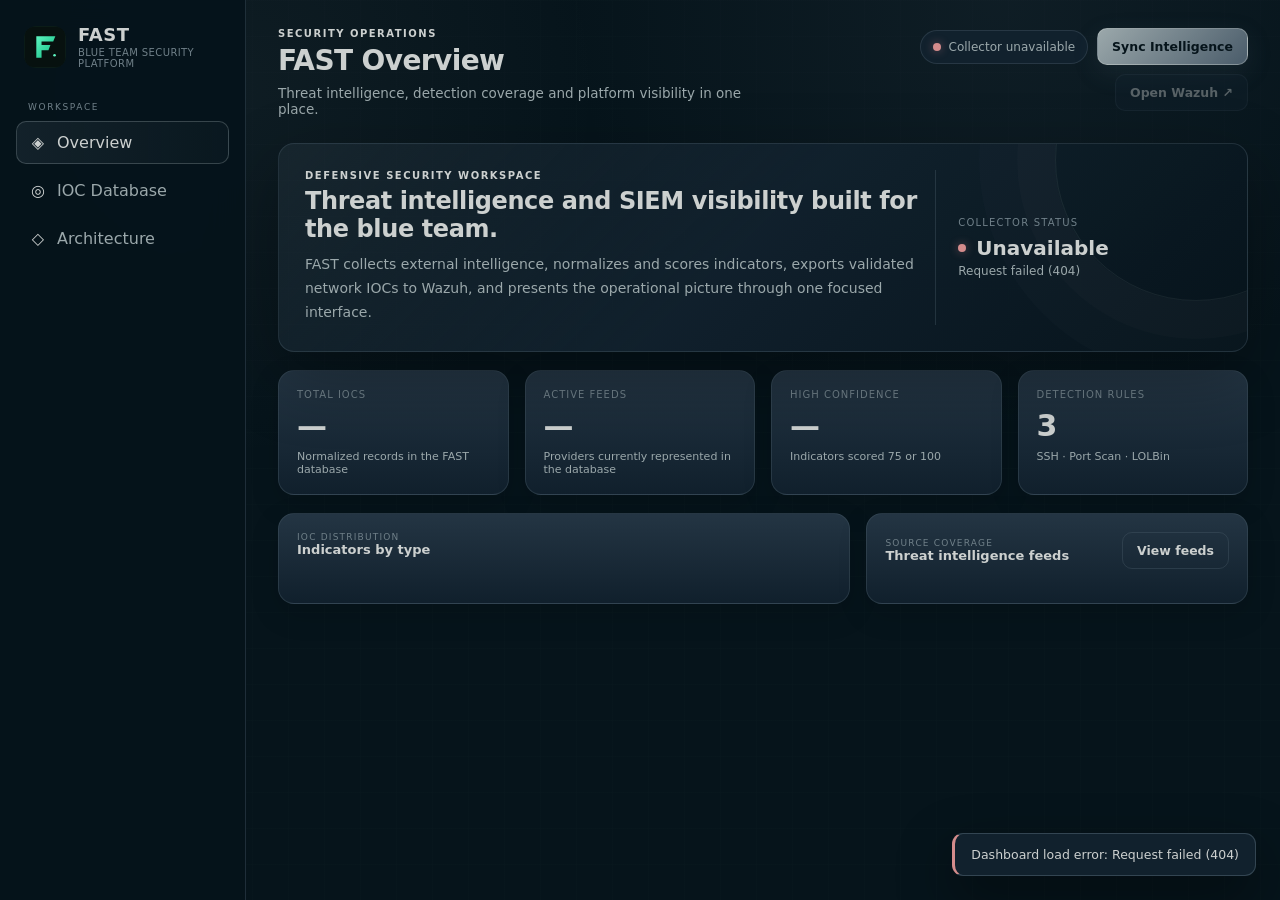
==== commit 99ca92be: "Apply requested FAST UI palette and layout: index.html" ====
--- a/templates/index.html
+++ b/templates/index.html
@@ -8,26 +8,26 @@
 <link rel="icon" type="image/svg+xml" href="/static/favicon.svg">
 <style>
   :root{
-    --bg:#10151C;
-    --bg-2:#121923;
-    --sidebar:#0D131B;
-    --panel:#19212B;
-    --panel-2:#1D2732;
-    --panel-3:#232F3C;
-    --border:rgba(140,160,184,.14);
-    --border-strong:rgba(140,160,184,.24);
-    --text:#D5DDE6;
-    --muted:#9AA7B5;
-    --faint:#768392;
-    --blue:#7FAFD2;
-    --blue-2:#6D98BA;
-    --blue-3:#A6C8E2;
-    --cyan:#85B6D5;
-    --blue-soft:rgba(127,175,210,.13);
-    --cyan-soft:rgba(133,182,213,.09);
-    --green:#7FB999;
-    --amber:#D6AF78;
-    --red:#D9868C;
+    --bg:#06141B;
+    --bg-2:#11212D;
+    --sidebar:#06141B;
+    --panel:#11212D;
+    --panel-2:#253745;
+    --panel-3:#334652;
+    --border:rgba(74,92,106,.38);
+    --border-strong:rgba(74,92,106,.62);
+    --text:#CCD0CF;
+    --muted:#9BA8AB;
+    --faint:#708089;
+    --blue:#9BA8AB;
+    --blue-2:#4A5C6A;
+    --blue-3:#CCD0CF;
+    --cyan:#9BA8AB;
+    --blue-soft:rgba(155,168,171,.13);
+    --cyan-soft:rgba(155,168,171,.09);
+    --green:#8FB39B;
+    --amber:#CDB17D;
+    --red:#D48C8C;
     --shadow:0 24px 70px rgba(0,0,0,.32);
     --radius:16px;
   }
@@ -39,10 +39,10 @@
     color:var(--text);
     font-family:Inter,ui-sans-serif,system-ui,-apple-system,BlinkMacSystemFont,"Segoe UI",sans-serif;
     background:
-      linear-gradient(rgba(101,150,185,.025) 1px, transparent 1px),
-      linear-gradient(90deg, rgba(101,150,185,.025) 1px, transparent 1px),
-      radial-gradient(circle at 78% 0%, rgba(101,150,185,.13), transparent 32%),
-      radial-gradient(circle at 18% 10%, rgba(133,182,213,.06), transparent 28%),
+      linear-gradient(rgba(74,92,106,.025) 1px, transparent 1px),
+      linear-gradient(90deg, rgba(74,92,106,.025) 1px, transparent 1px),
+      radial-gradient(circle at 78% 0%, rgba(74,92,106,.13), transparent 32%),
+      radial-gradient(circle at 18% 10%, rgba(155,168,171,.06), transparent 28%),
       var(--bg);
     background-size:36px 36px,36px 36px,auto,auto,auto;
   }
@@ -54,7 +54,7 @@
   .app{display:grid;grid-template-columns:246px minmax(0,1fr);min-height:100vh}
   .sidebar{
     position:sticky;top:0;height:100vh;padding:22px 16px;border-right:1px solid var(--border);
-    background:rgba(5,9,8,.94);backdrop-filter:blur(18px);display:flex;flex-direction:column;z-index:20;
+    background:rgba(6,20,27,.94);backdrop-filter:blur(18px);display:flex;flex-direction:column;z-index:20;
   }
   .brand{display:flex;align-items:center;gap:12px;padding:2px 8px 24px}
   .brand-mark{width:42px;height:42px;border-radius:12px;object-fit:cover;flex:none;}
@@ -66,8 +66,8 @@
     width:100%;border:1px solid transparent;background:transparent;border-radius:10px;padding:11px 12px;
     text-align:left;display:flex;align-items:center;gap:10px;color:var(--muted);cursor:pointer;transition:.16s ease;
   }
-  .nav-btn:hover{color:var(--text);background:rgba(127,175,210,.06);border-color:rgba(140,160,184,.22)}
-  .nav-btn.active{color:var(--text);background:linear-gradient(90deg,rgba(101,150,185,.2),rgba(101,150,185,.07));border-color:rgba(127,175,210,.3)}
+  .nav-btn:hover{color:var(--text);background:rgba(155,168,171,.06);border-color:rgba(74,92,106,.22)}
+  .nav-btn.active{color:var(--text);background:linear-gradient(90deg,rgba(74,92,106,.2),rgba(74,92,106,.07));border-color:rgba(155,168,171,.3)}
   .nav-icon{width:18px;text-align:center;color:var(--blue-3);font-weight:800}
 
   .main{min-width:0;padding:28px 32px 64px}
@@ -78,7 +78,7 @@
   .top-actions{display:flex;align-items:center;gap:9px;flex-wrap:wrap;justify-content:flex-end}
   .health-pill{display:flex;align-items:center;gap:8px;padding:9px 12px;border:1px solid var(--border);border-radius:999px;background:var(--panel);font-size:12px;color:var(--muted)}
   .status-dot{width:8px;height:8px;border-radius:50%;background:var(--faint)}
-  .status-dot.good{background:var(--green);box-shadow:0 0 10px rgba(127,175,210,.55)}
+  .status-dot.good{background:var(--green);box-shadow:0 0 10px rgba(155,168,171,.55)}
   .status-dot.bad{background:var(--red);box-shadow:0 0 10px rgba(217,134,140,.45)}
 
   .btn{
@@ -87,8 +87,8 @@
   }
   .btn:hover:not(:disabled){border-color:var(--border-strong);background:var(--panel-2);transform:translateY(-1px)}
   .btn:disabled{opacity:.4;cursor:not-allowed}
-  .btn-primary{background:linear-gradient(135deg,var(--blue),var(--blue-2));border-color:rgba(166,200,226,.35);color:#10151C;box-shadow:0 8px 24px rgba(101,150,185,.18)}
-  .btn-primary:hover:not(:disabled){background:linear-gradient(135deg,#7FAFD2,#6D98BA)}
+  .btn-primary{background:linear-gradient(135deg,var(--blue),var(--blue-2));border-color:rgba(204,208,207,.35);color:#06141B;box-shadow:0 8px 24px rgba(74,92,106,.18)}
+  .btn-primary:hover:not(:disabled){background:linear-gradient(135deg,#9BA8AB,#4A5C6A)}
   .btn-ghost{background:transparent}
   .spinner{width:13px;height:13px;border:2px solid rgba(255,255,255,.28);border-top-color:white;border-radius:50%;animation:spin .65s linear infinite;display:none}
   .loading .spinner{display:inline-block}
@@ -101,10 +101,10 @@
   .hero{
     display:grid;grid-template-columns:minmax(0,1.5fr) minmax(260px,.7fr);gap:18px;padding:26px;
     border:1px solid var(--border);border-radius:var(--radius);
-    background:linear-gradient(135deg,rgba(101,150,185,.17),rgba(9,17,15,.96) 48%,rgba(7,16,14,.96));
+    background:linear-gradient(135deg,rgba(74,92,106,.17),rgba(17,33,45,.96) 48%,rgba(6,20,27,.96));
     box-shadow:var(--shadow);margin-bottom:18px;position:relative;overflow:hidden;
   }
-  .hero:after{content:"";position:absolute;width:280px;height:280px;border:1px solid rgba(166,200,226,.08);border-radius:50%;right:-90px;top:-125px;box-shadow:0 0 0 38px rgba(127,175,210,.025),0 0 0 76px rgba(127,175,210,.018)}
+  .hero:after{content:"";position:absolute;width:280px;height:280px;border:1px solid rgba(204,208,207,.08);border-radius:50%;right:-90px;top:-125px;box-shadow:0 0 0 38px rgba(155,168,171,.025),0 0 0 76px rgba(155,168,171,.018)}
   .hero h2{font-size:24px;margin:0 0 10px;letter-spacing:-.4px;position:relative;z-index:1}
   .hero p{margin:0;color:var(--muted);font-size:14px;line-height:1.7;max-width:720px;position:relative;z-index:1}
   .hero-side{border-left:1px solid var(--border);padding-left:22px;display:flex;flex-direction:column;justify-content:center;position:relative;z-index:1}
@@ -115,7 +115,7 @@
   .grid{display:grid;gap:16px}
   .metrics{grid-template-columns:repeat(4,minmax(0,1fr));margin-bottom:18px}
   .two-col{grid-template-columns:minmax(0,1.2fr) minmax(300px,.8fr)}
-  .card{background:linear-gradient(180deg,rgba(12,21,19,.96),rgba(9,17,15,.96));border:1px solid var(--border);border-radius:var(--radius);padding:18px;box-shadow:0 10px 30px rgba(0,0,0,.14)}
+  .card{background:linear-gradient(180deg,rgba(37,55,69,.96),rgba(17,33,45,.96));border:1px solid var(--border);border-radius:var(--radius);padding:18px;box-shadow:0 10px 30px rgba(0,0,0,.14)}
   .card-head{display:flex;align-items:center;justify-content:space-between;gap:10px;margin-bottom:16px}
   .card-title{font-size:13px;font-weight:800}
   .card-kicker{font-size:9px;text-transform:uppercase;letter-spacing:1.2px;color:var(--faint)}
@@ -127,11 +127,11 @@
   .bars{display:flex;flex-direction:column;gap:12px}
   .bar-row{display:grid;grid-template-columns:72px minmax(0,1fr) 64px;align-items:center;gap:10px;font-size:12px}
   .bar-label{color:var(--muted);text-transform:uppercase;font-size:10px;font-weight:700;letter-spacing:.6px}
-  .bar-track{height:7px;border-radius:999px;background:#121923;border:1px solid var(--border);overflow:hidden}
+  .bar-track{height:7px;border-radius:999px;background:#11212D;border:1px solid var(--border);overflow:hidden}
   .bar-fill{height:100%;border-radius:999px;background:linear-gradient(90deg,var(--blue-2),var(--cyan))}
   .bar-count{text-align:right;color:var(--muted)}
   .feed-summary{display:flex;flex-direction:column;gap:10px}
-  .feed-row{display:flex;align-items:center;justify-content:space-between;padding:10px 0;border-bottom:1px solid rgba(140,160,184,.7)}
+  .feed-row{display:flex;align-items:center;justify-content:space-between;padding:10px 0;border-bottom:1px solid rgba(74,92,106,.7)}
   .feed-row:last-child{border-bottom:0}
   .feed-name{display:flex;align-items:center;gap:9px;font-size:13px;font-weight:700}
   .feed-count{font-size:12px;color:var(--muted)}
@@ -143,25 +143,25 @@
 
   .filters{display:grid;grid-template-columns:minmax(220px,1.4fr) 150px 180px 170px auto;gap:10px;margin-bottom:14px;align-items:center}
   .control{width:100%;background:var(--panel);border:1px solid var(--border);border-radius:10px;padding:10px 12px;color:var(--text);outline:none}
-  .control:focus{border-color:rgba(127,175,210,.6);box-shadow:0 0 0 3px rgba(127,175,210,.08)}
+  .control:focus{border-color:rgba(155,168,171,.6);box-shadow:0 0 0 3px rgba(155,168,171,.08)}
   .result-count{font-size:12px;color:var(--faint);text-align:right;white-space:nowrap}
 
   .table-card{padding:0;overflow:hidden}
   .table-scroll{overflow:auto}
   table{width:100%;border-collapse:collapse;min-width:860px}
-  th{font-size:9.5px;text-transform:uppercase;letter-spacing:.95px;text-align:left;color:var(--faint);padding:13px 16px;background:#1D2732;border-bottom:1px solid var(--border)}
-  td{font-size:12.5px;padding:12px 16px;border-bottom:1px solid rgba(140,160,184,.62);vertical-align:middle}
-  tbody tr:hover{background:rgba(127,175,210,.035)}
+  th{font-size:9.5px;text-transform:uppercase;letter-spacing:.95px;text-align:left;color:var(--faint);padding:13px 16px;background:#253745;border-bottom:1px solid var(--border)}
+  td{font-size:12.5px;padding:12px 16px;border-bottom:1px solid rgba(74,92,106,.62);vertical-align:middle}
+  tbody tr:hover{background:rgba(155,168,171,.035)}
   tbody tr:last-child td{border-bottom:0}
   .ioc-value{display:block;max-width:390px;overflow:hidden;text-overflow:ellipsis;white-space:nowrap}
   .tag{display:inline-flex;align-items:center;border-radius:999px;padding:4px 8px;font-size:10px;font-weight:800;text-transform:uppercase;letter-spacing:.45px;border:1px solid var(--border)}
-  .tag.ip{color:#A6C8E2;background:rgba(127,175,210,.09);border-color:rgba(127,175,210,.22)}
-  .tag.url{color:#91BBDD;background:rgba(133,182,213,.08);border-color:rgba(133,182,213,.2)}
-  .tag.hash{color:var(--blue-3);background:rgba(127,175,210,.08);border-color:rgba(127,175,210,.2)}
-  .tag.domain{color:#9AA7B5;background:rgba(140,160,184,.07)}
+  .tag.ip{color:#CCD0CF;background:rgba(155,168,171,.09);border-color:rgba(155,168,171,.22)}
+  .tag.url{color:#91BBDD;background:rgba(155,168,171,.08);border-color:rgba(155,168,171,.2)}
+  .tag.hash{color:var(--blue-3);background:rgba(155,168,171,.08);border-color:rgba(155,168,171,.2)}
+  .tag.domain{color:#9BA8AB;background:rgba(74,92,106,.07)}
   .confidence{display:flex;align-items:center;gap:8px}
   .conf-segs{display:flex;gap:3px}
-  .seg{width:9px;height:10px;background:#121923;border:1px solid var(--border);border-radius:2px}
+  .seg{width:9px;height:10px;background:#11212D;border:1px solid var(--border);border-radius:2px}
   .seg.on{background:var(--blue);border-color:var(--blue)}
   .empty{padding:52px 20px;text-align:center;color:var(--muted);display:none}
   .pagination{display:flex;align-items:center;justify-content:center;gap:9px;padding:15px;border-top:1px solid var(--border)}
@@ -179,19 +179,19 @@
   .feed-meta strong{display:block;font-size:20px}
   .feed-meta span{font-size:9px;text-transform:uppercase;letter-spacing:.9px;color:var(--faint)}
   .state-chip{font-size:9px;font-weight:800;text-transform:uppercase;letter-spacing:.55px;padding:5px 8px;border-radius:999px;border:1px solid var(--border)}
-  .state-chip.live{color:#A6C8E2;border-color:rgba(127,175,210,.28);background:rgba(127,175,210,.07)}
+  .state-chip.live{color:#CCD0CF;border-color:rgba(155,168,171,.28);background:rgba(155,168,171,.07)}
   .state-chip.idle{color:var(--muted)}
 
   .detection-grid{grid-template-columns:repeat(3,minmax(0,1fr))}
   .detection-card{display:flex;flex-direction:column;min-height:235px;position:relative;overflow:hidden}
-  .detection-card:after{content:"";position:absolute;right:-38px;top:-38px;width:100px;height:100px;border:1px solid rgba(127,175,210,.08);border-radius:50%}
+  .detection-card:after{content:"";position:absolute;right:-38px;top:-38px;width:100px;height:100px;border:1px solid rgba(155,168,171,.08);border-radius:50%}
   .detection-rule{font-size:11px;color:var(--blue-3);letter-spacing:.7px;margin-bottom:12px}
   .detection-card h3{font-size:17px;margin:0 0 10px;position:relative;z-index:1}
   .detection-card p{font-size:12.5px;line-height:1.65;color:var(--muted);margin:0;position:relative;z-index:1}
   .detection-bottom{margin-top:auto;padding-top:18px;display:flex;align-items:center;justify-content:space-between;border-top:1px solid var(--border);position:relative;z-index:1}
   .severity{font-size:11px;color:var(--muted)}
   .mitre{display:flex;gap:5px;flex-wrap:wrap;justify-content:flex-end}
-  .mitre span{font-size:9px;padding:4px 7px;border:1px solid rgba(127,175,210,.24);border-radius:999px;color:#A6C8E2;background:rgba(127,175,210,.06)}
+  .mitre span{font-size:9px;padding:4px 7px;border:1px solid rgba(155,168,171,.24);border-radius:999px;color:#CCD0CF;background:rgba(155,168,171,.06)}
 
   .system-grid{grid-template-columns:repeat(2,minmax(0,1fr))}
   .system-item{display:flex;align-items:center;justify-content:space-between;gap:16px;padding:14px 0;border-bottom:1px solid var(--border)}
@@ -199,16 +199,16 @@
   .system-name{font-size:12.5px;font-weight:750}
   .system-desc{font-size:10.5px;color:var(--faint);margin-top:4px}
   .system-value{font-size:11px;color:var(--muted);text-align:right}
-  .notice{margin-top:16px;padding:14px 16px;border-radius:12px;border:1px solid rgba(127,175,210,.2);background:rgba(101,150,185,.07);color:var(--muted);font-size:12px;line-height:1.6}
+  .notice{margin-top:16px;padding:14px 16px;border-radius:12px;border:1px solid rgba(155,168,171,.2);background:rgba(74,92,106,.07);color:var(--muted);font-size:12px;line-height:1.6}
 
   .architecture{display:grid;grid-template-columns:1fr auto 1fr auto 1fr auto 1fr auto 1fr;gap:12px;align-items:stretch}
-  .arch-node{padding:16px;border:1px solid var(--border);border-radius:12px;background:#19212B;min-height:150px}
+  .arch-node{padding:16px;border:1px solid var(--border);border-radius:12px;background:#11212D;min-height:150px}
   .arch-step{font-size:9px;color:var(--blue-3);text-transform:uppercase;letter-spacing:1px;margin-bottom:12px}
   .arch-title{font-size:13px;font-weight:800;margin-bottom:8px}
   .arch-desc{font-size:11px;color:var(--muted);line-height:1.55}
   .arch-arrow{display:grid;place-items:center;color:var(--blue);font-size:20px;font-weight:900}
 
-  .toast{position:fixed;right:24px;bottom:24px;z-index:50;max-width:390px;padding:13px 16px;border-radius:11px;border:1px solid var(--border-strong);border-left:3px solid var(--blue);background:#19212B;box-shadow:0 20px 55px rgba(0,0,0,.45);font-size:12.5px;display:none}
+  .toast{position:fixed;right:24px;bottom:24px;z-index:50;max-width:390px;padding:13px 16px;border-radius:11px;border:1px solid var(--border-strong);border-left:3px solid var(--blue);background:#11212D;box-shadow:0 20px 55px rgba(0,0,0,.45);font-size:12.5px;display:none}
   .toast.show{display:block}
   .toast.error{border-left-color:var(--red)}
 
@@ -228,8 +228,6 @@
     <nav class="nav">
       <button class="nav-btn active" data-view="overview"><span class="nav-icon">◈</span>Overview</button>
       <button class="nav-btn" data-view="iocs"><span class="nav-icon">◎</span>IOC Database</button>
-      <button class="nav-btn" data-view="feeds"><span class="nav-icon">↯</span>Threat Feeds</button>
-      <button class="nav-btn" data-view="system"><span class="nav-icon">▣</span>System Health</button>
       <button class="nav-btn" data-view="architecture"><span class="nav-icon">◇</span>Architecture</button>
     </nav>
   </aside>
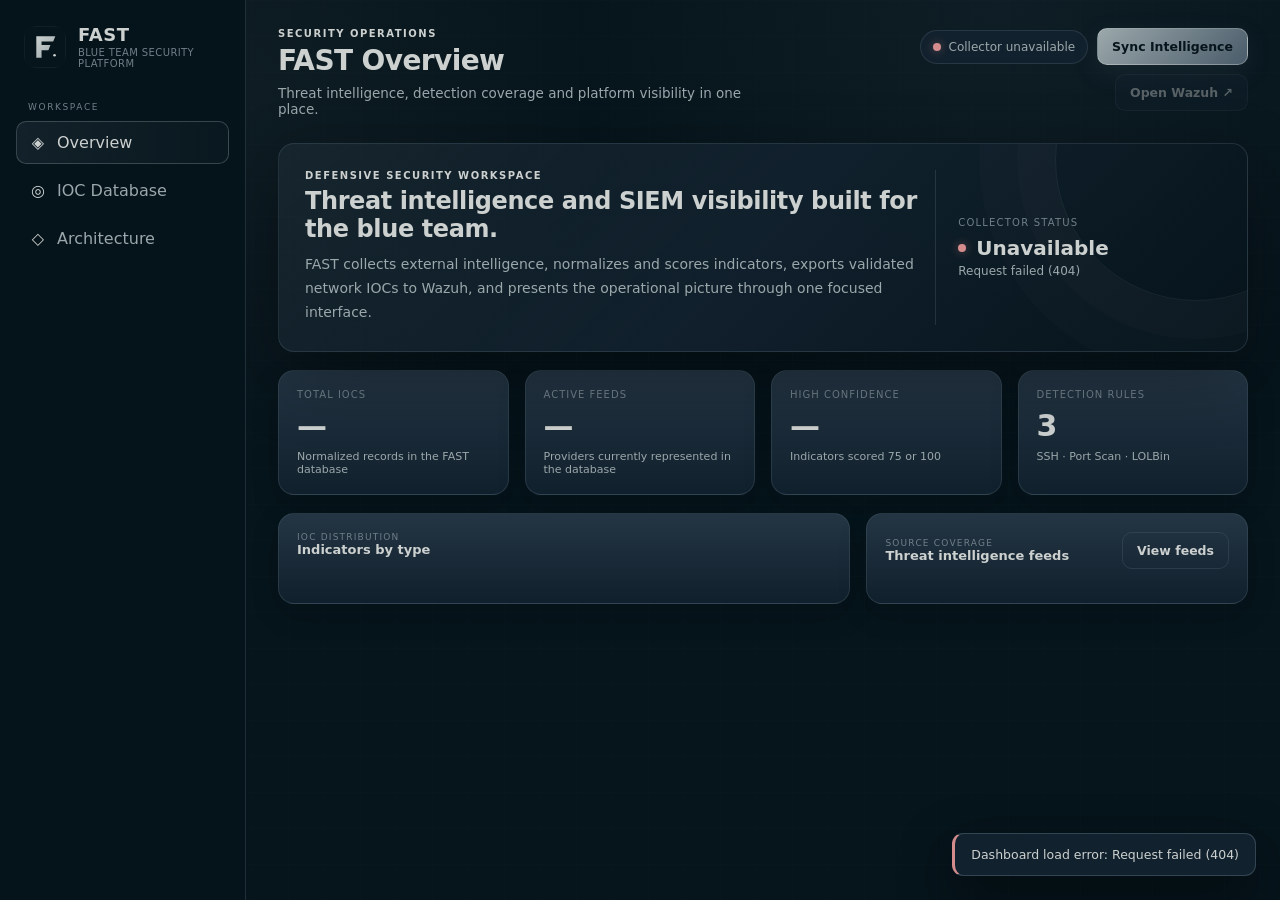
==== commit 9e0984a2: "Integrate free MalwareBazaar hash feed" ====
--- a/templates/index.html
+++ b/templates/index.html
@@ -287,7 +287,7 @@
       <div class="filters">
         <input class="control" id="searchInput" type="search" placeholder="Search IOC value..." autocomplete="off">
         <select class="control" id="typeFilter"><option value="">All types</option><option value="ip">IP</option><option value="url">URL</option><option value="hash">Hash</option><option value="domain">Domain</option></select>
-        <select class="control" id="feedFilter"><option value="">All feeds</option><option value="feodo">Feodo</option><option value="blocklist_de">Blocklist.de</option><option value="openphish">OpenPhish</option><option value="urlhaus">Legacy URLhaus</option><option value="malwarebazaar">Legacy MalwareBazaar</option><option value="spamhaus">Spamhaus</option></select>
+        <select class="control" id="feedFilter"><option value="">All feeds</option><option value="feodo">Feodo</option><option value="blocklist_de">Blocklist.de</option><option value="openphish">OpenPhish</option><option value="urlhaus">Legacy URLhaus</option><option value="malwarebazaar">MalwareBazaar</option><option value="spamhaus">Spamhaus</option></select>
         <select class="control" id="scoreFilter"><option value="0">Any confidence</option><option value="50">50+</option><option value="75">75+</option><option value="100">100 only</option></select>
         <div class="result-count" id="resultCount">—</div>
       </div>
@@ -338,7 +338,7 @@
       <div class="section-head"><div><h2>FAST Architecture</h2><p>How external threat intelligence becomes normalized data and Wazuh detections.</p></div></div>
       <div class="card">
         <div class="architecture">
-          <div class="arch-node"><div class="arch-step">01 · Sources</div><div class="arch-title">Threat Feeds</div><div class="arch-desc">Feodo Tracker, Blocklist.de, OpenPhish and Spamhaus DROP provide raw indicators.</div></div>
+          <div class="arch-node"><div class="arch-step">01 · Sources</div><div class="arch-title">Threat Feeds</div><div class="arch-desc">Feodo Tracker, Blocklist.de, OpenPhish, MalwareBazaar and Spamhaus DROP provide raw indicators.</div></div>
           <div class="arch-arrow">→</div>
           <div class="arch-node"><div class="arch-step">02 · Collector</div><div class="arch-title">Normalize & Deduplicate</div><div class="arch-desc">FAST converts provider records into one schema and merges duplicate observations.</div></div>
           <div class="arch-arrow">→</div>
@@ -369,12 +369,13 @@
   feodo:{title:"Feodo Tracker",desc:"Botnet command-and-control IPv4 intelligence from abuse.ch."},
   blocklist_de:{title:"Blocklist.de",desc:"Public IP blocklist of hosts reported for attacks against servers and services."},
   openphish:{title:"OpenPhish",desc:"Public community feed of verified phishing URLs."},
+  malwarebazaar:{title:"MalwareBazaar",desc:"Recent malicious file hashes (MD5, SHA-1 and SHA-256). Free abuse.ch API; requires a free Auth-Key."},
   spamhaus:{title:"Spamhaus DROP",desc:"High-risk IPv4 network ranges from the Spamhaus DROP dataset."}
 };
 function byId(id){return document.getElementById(id)}
 function number(v){return Number(v||0).toLocaleString()}
 function displayFeedNames(value){
-  const labels={feodo:"Feodo Tracker",blocklist_de:"Blocklist.de",openphish:"OpenPhish",spamhaus:"Spamhaus DROP",urlhaus:"Legacy URLhaus",malwarebazaar:"Legacy MalwareBazaar"};
+  const labels={feodo:"Feodo Tracker",blocklist_de:"Blocklist.de",openphish:"OpenPhish",spamhaus:"Spamhaus DROP",urlhaus:"Legacy URLhaus",malwarebazaar:"MalwareBazaar"};
   return String(value||"").split(",").map(name=>labels[name.trim()]||name.trim()).filter(Boolean).join(", ");
 }
 function showToast(message,error=false){const el=byId("toast");el.textContent=message;el.className="toast show"+(error?" error":"");clearTimeout(el._timer);el._timer=setTimeout(()=>el.classList.remove("show"),4600)}
